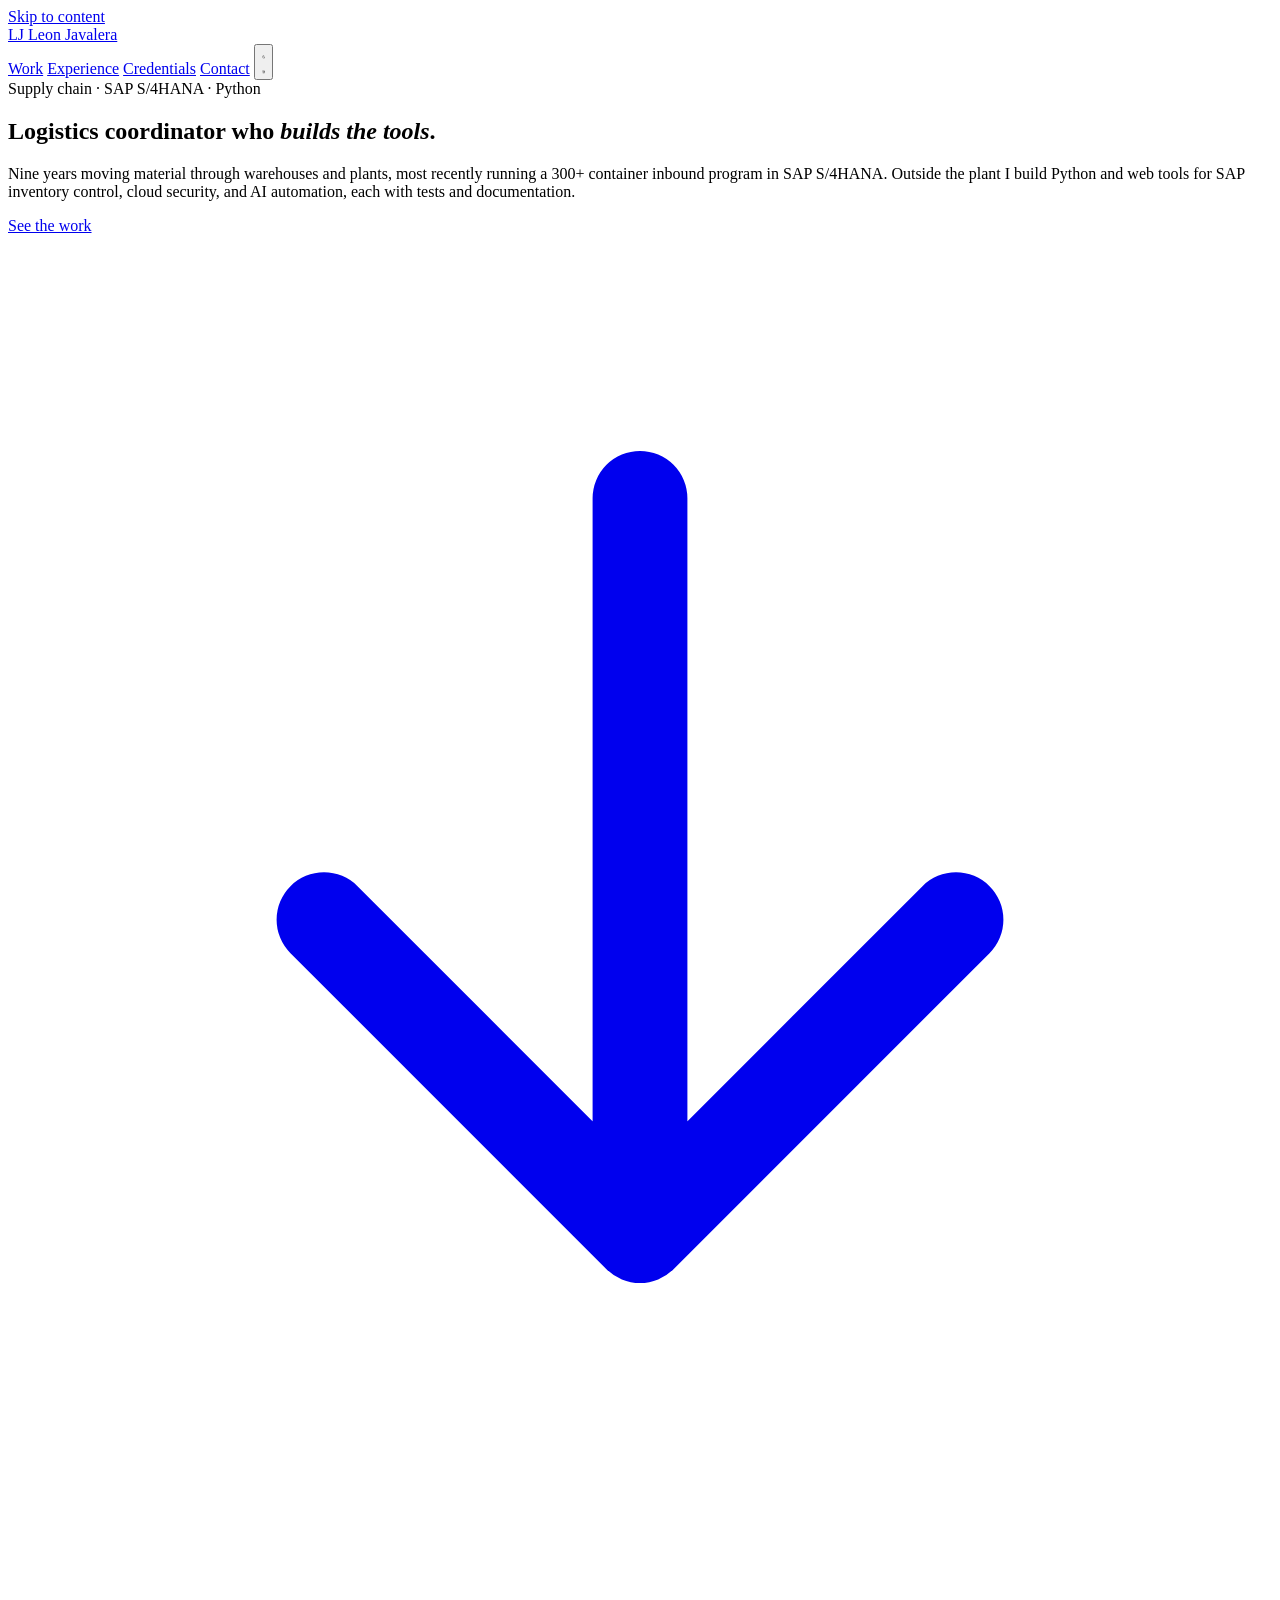
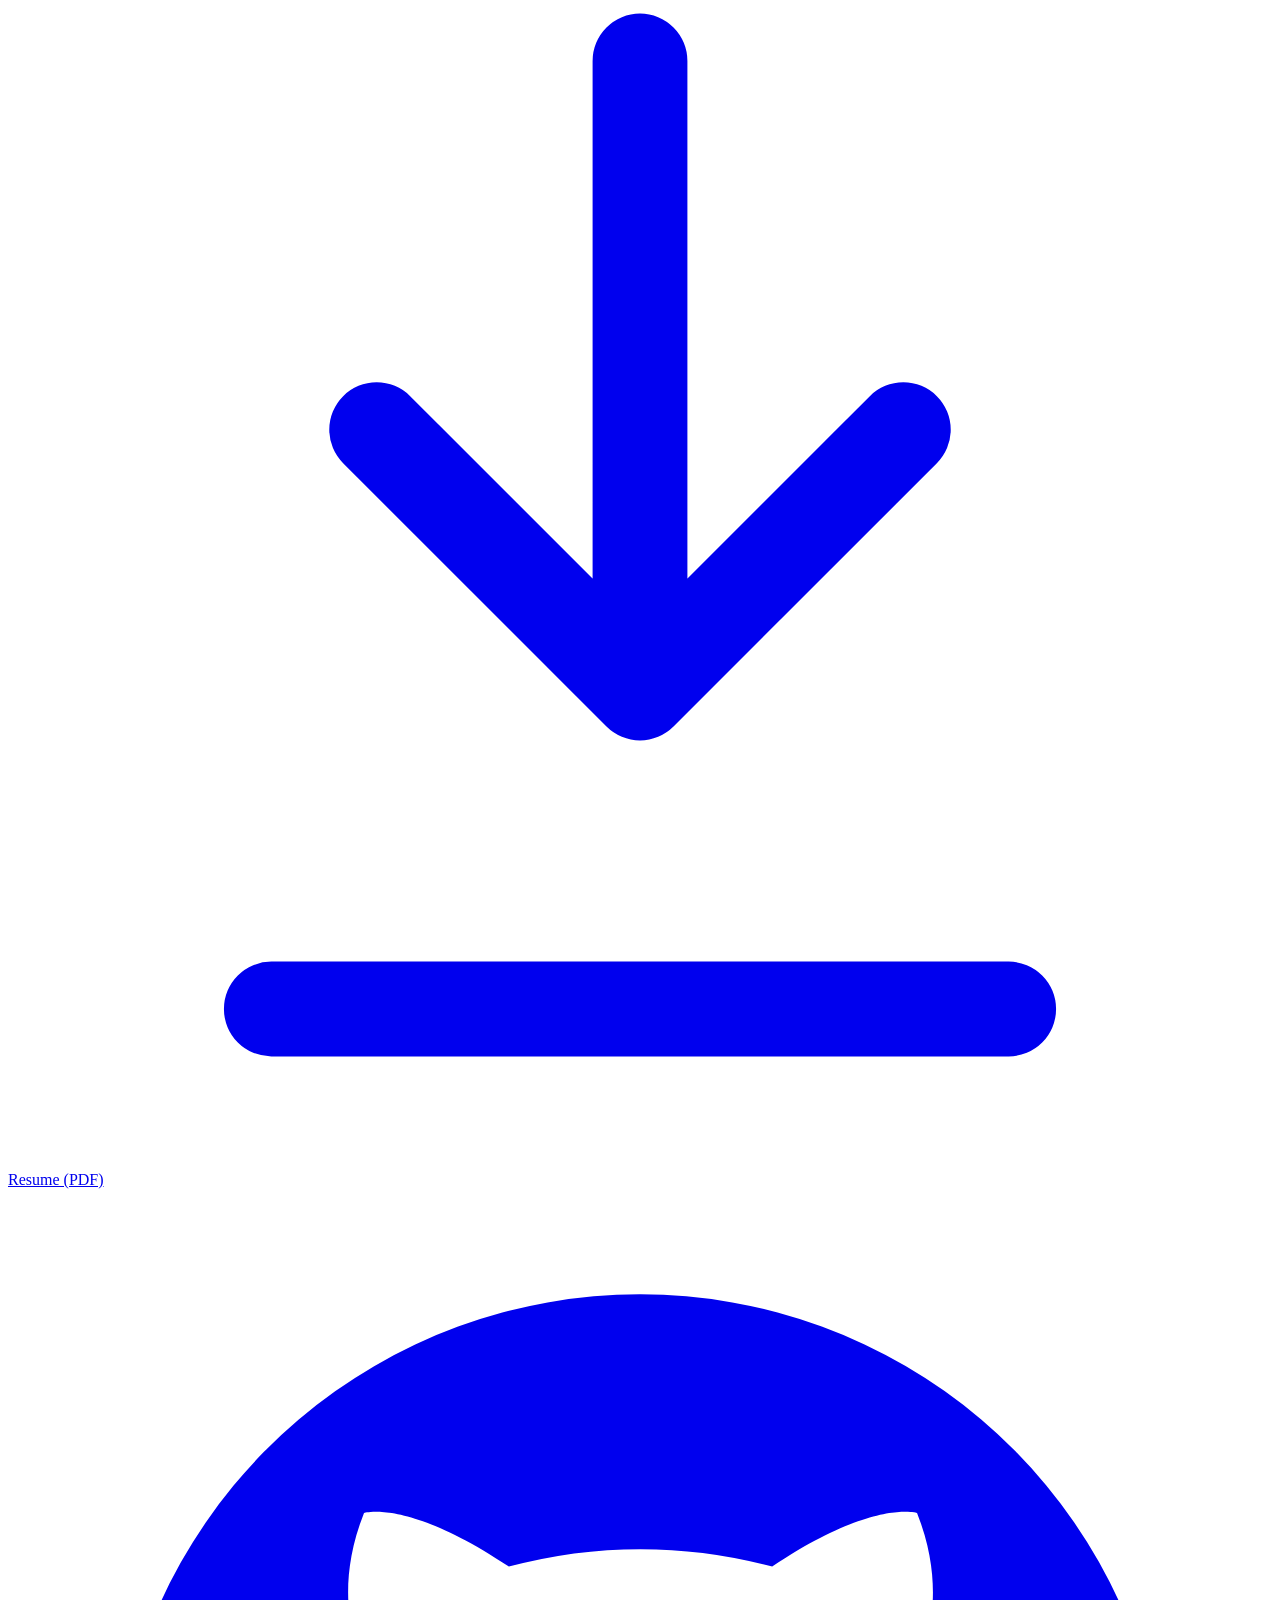
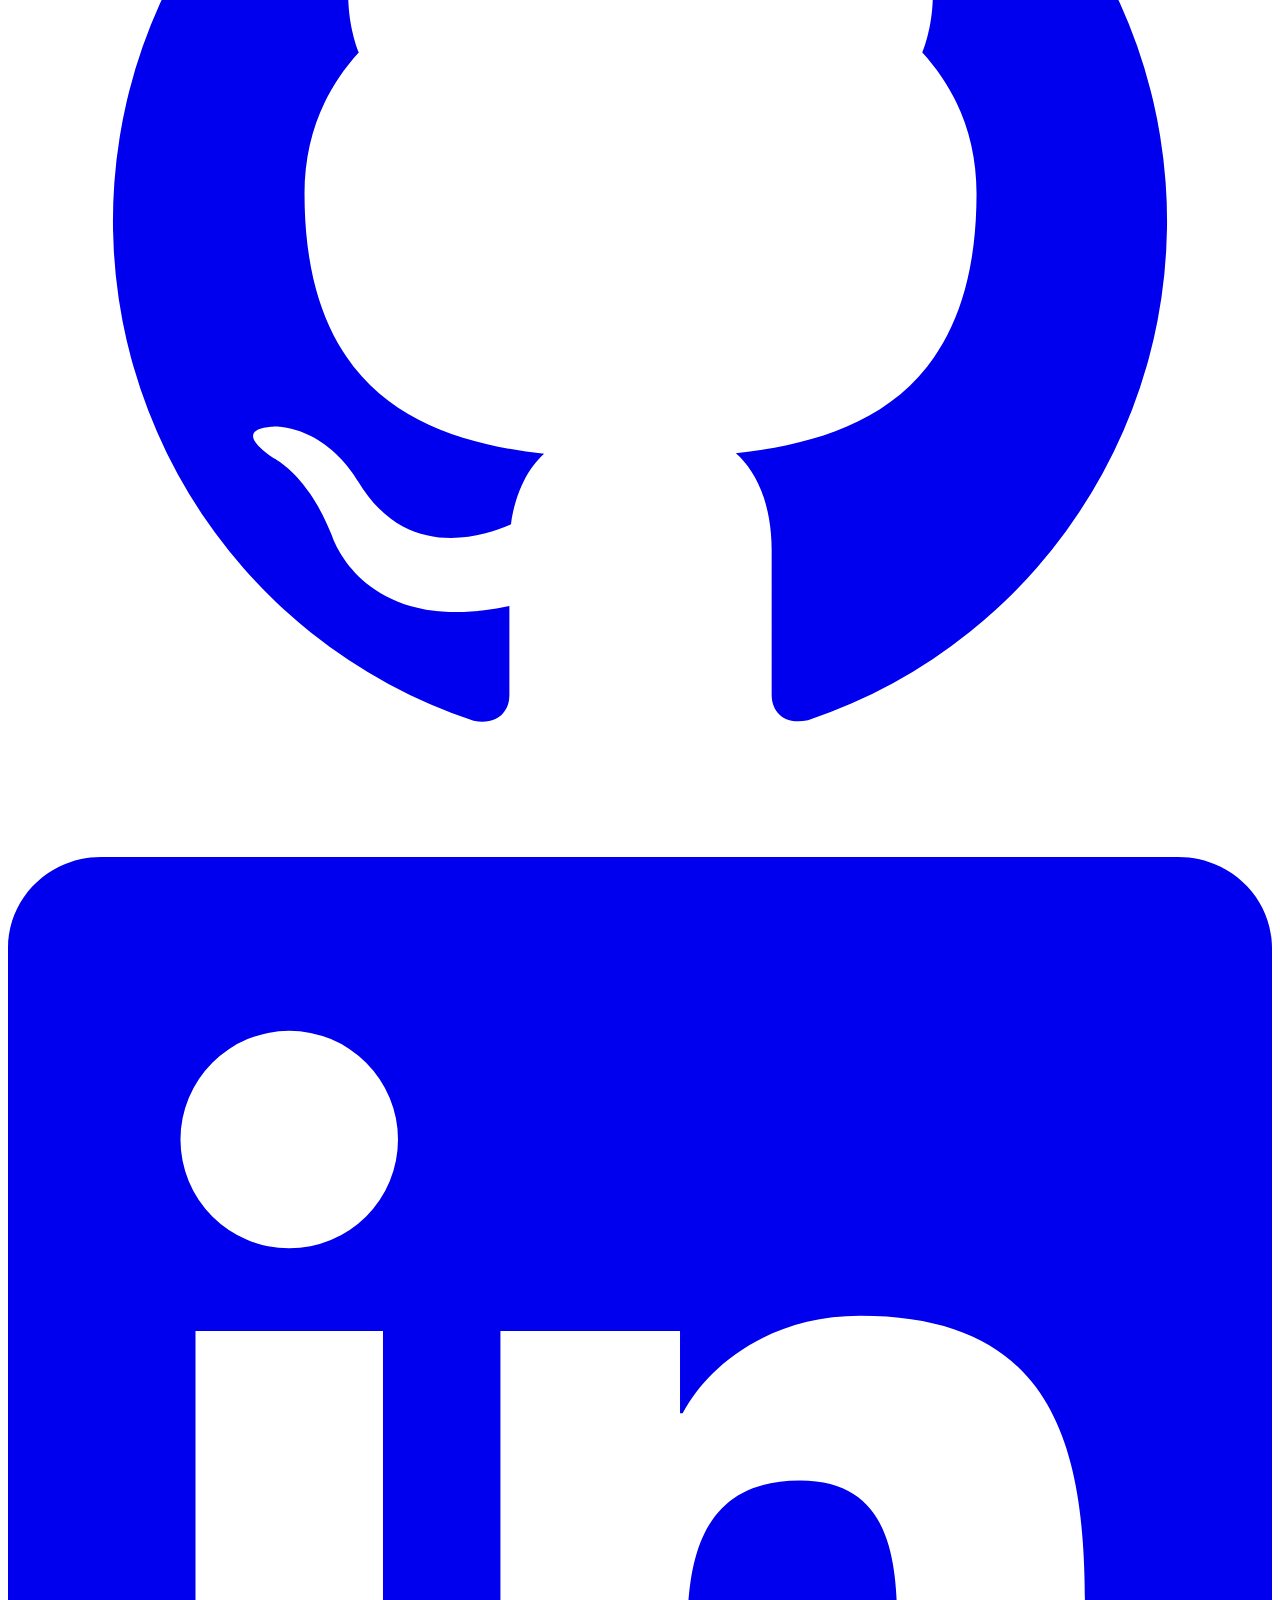
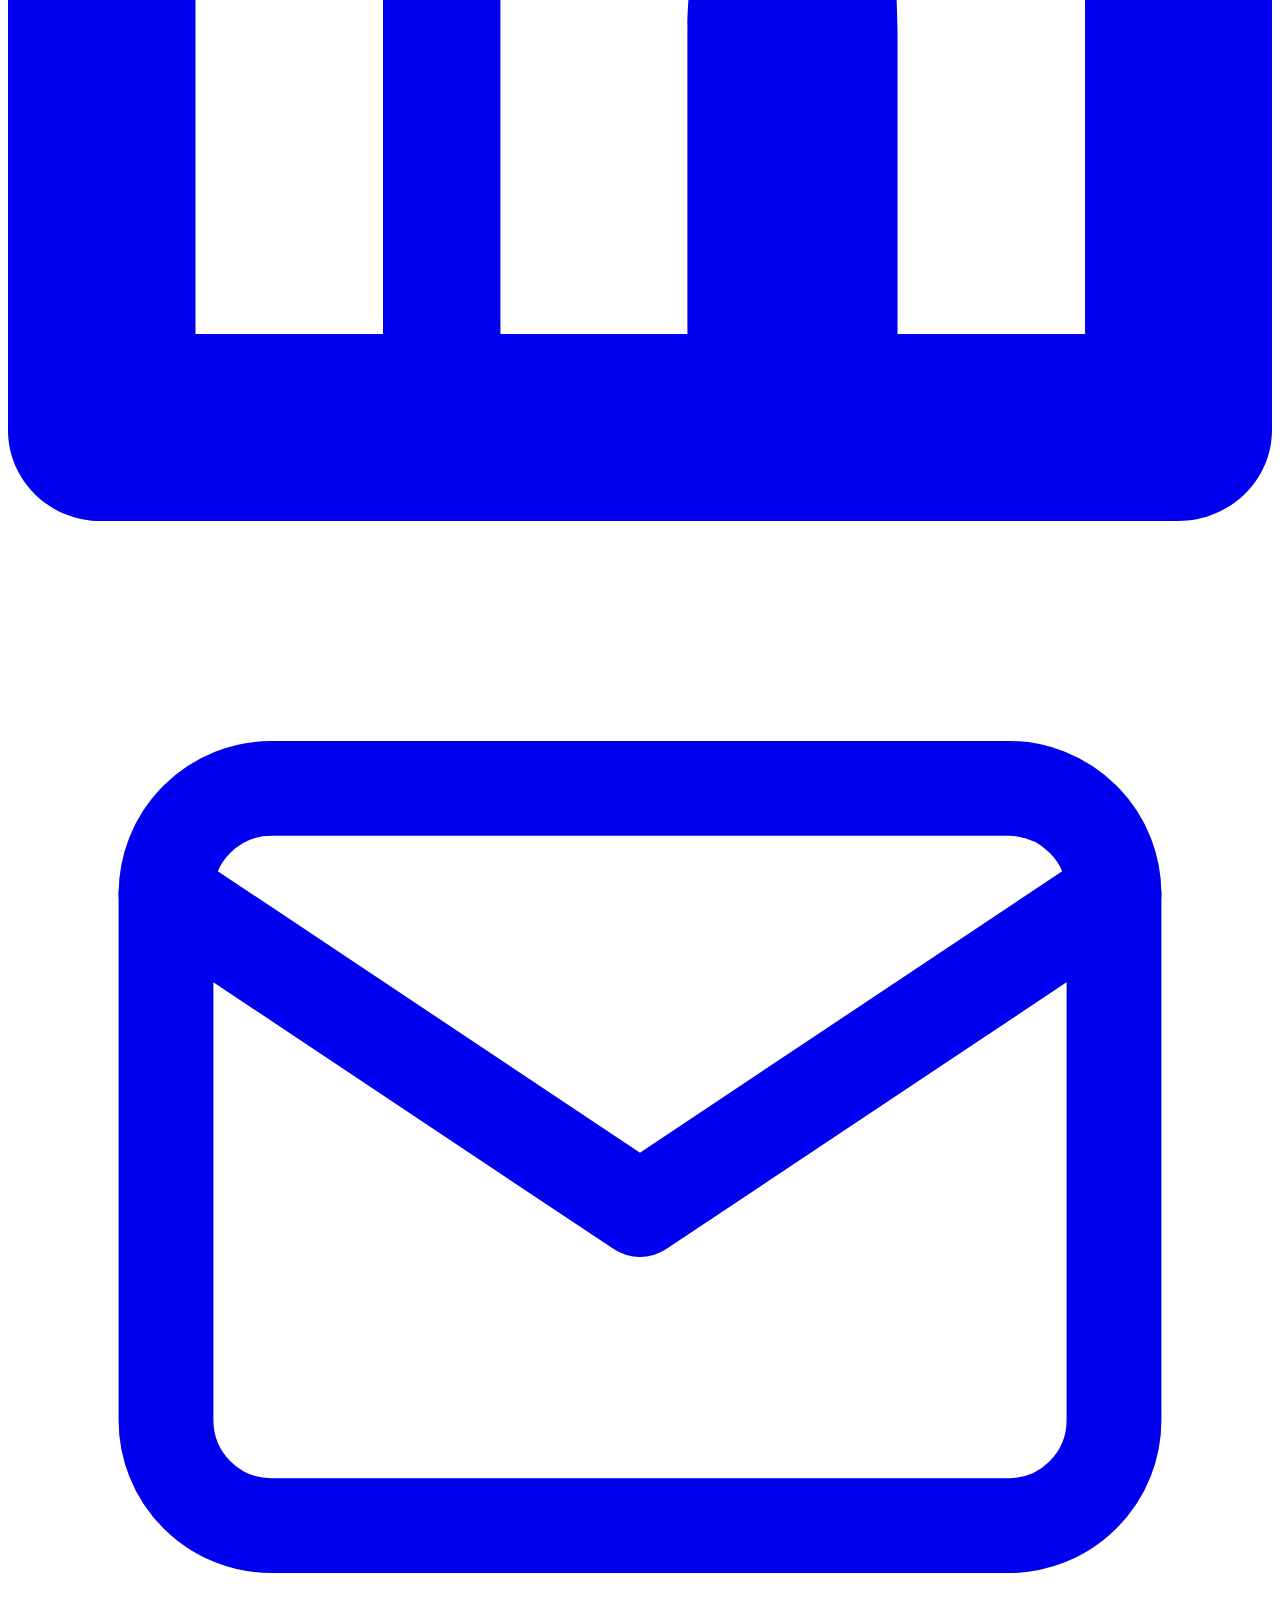
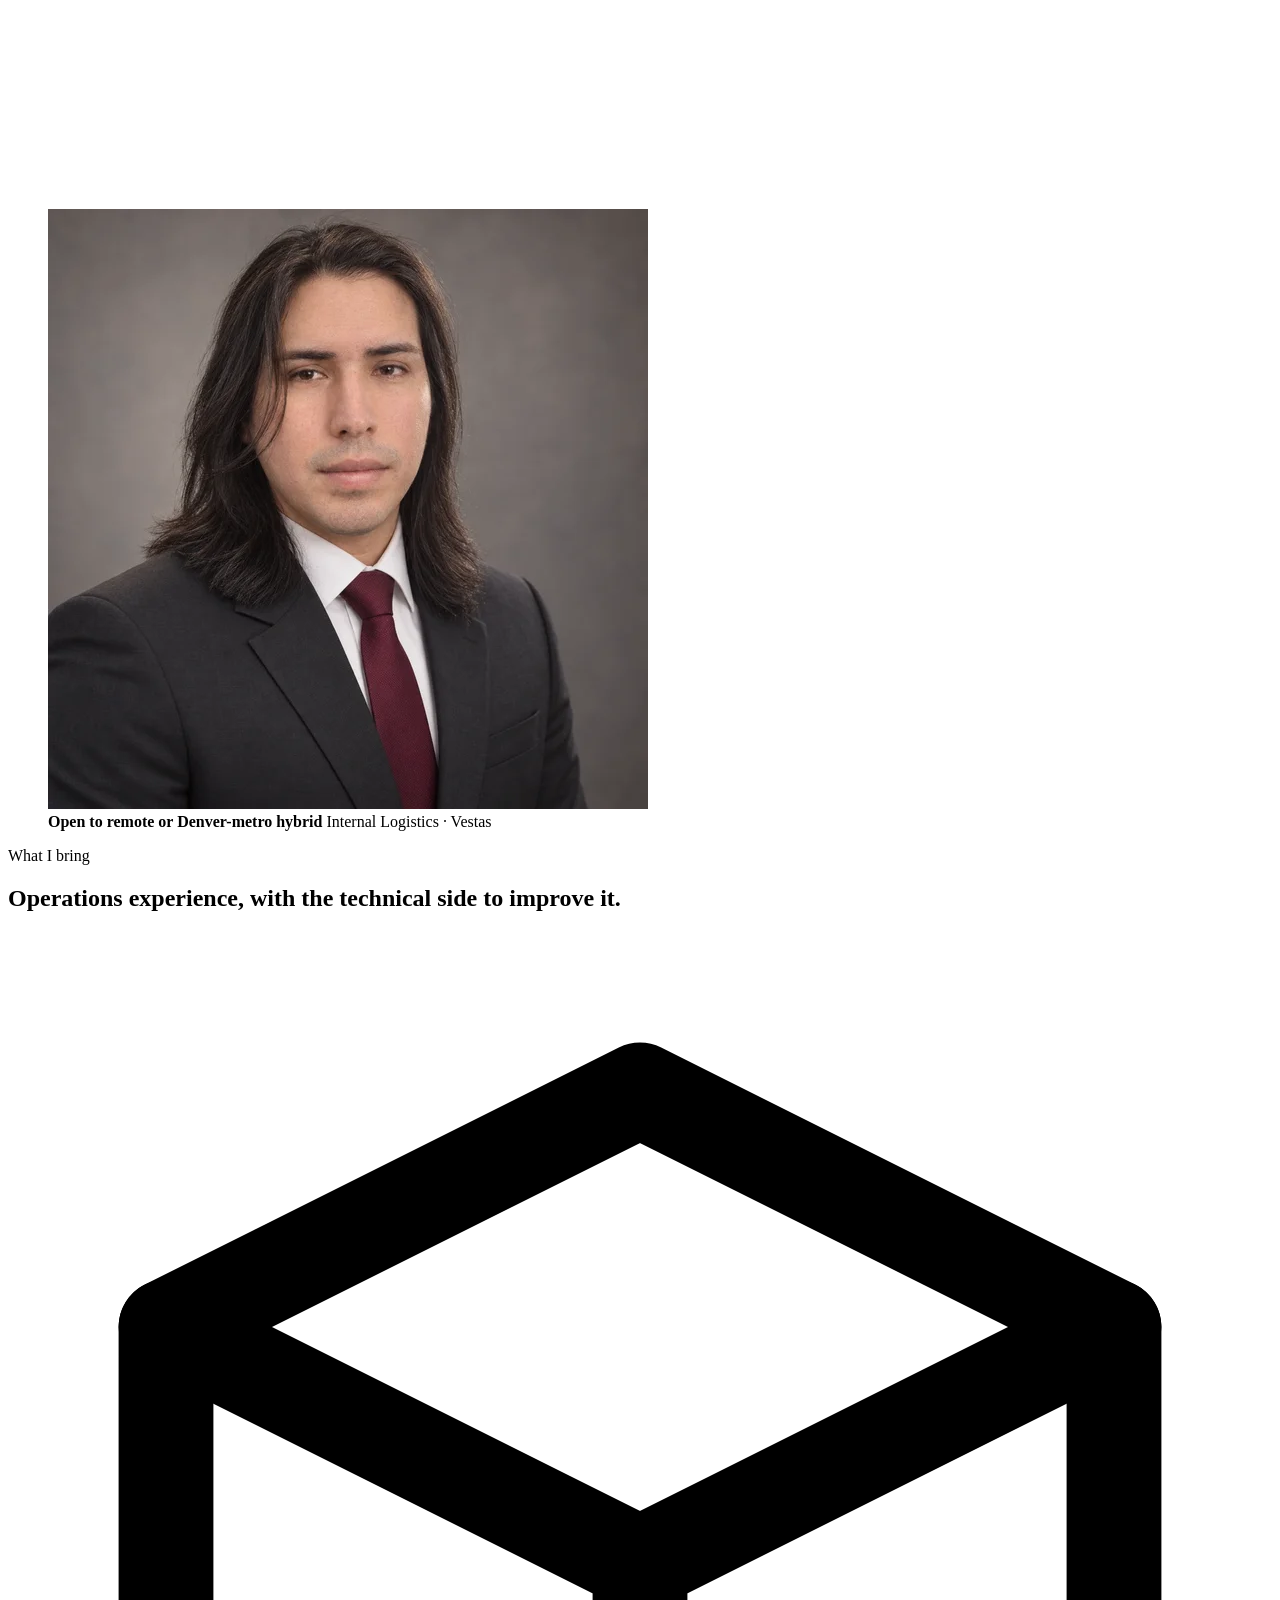
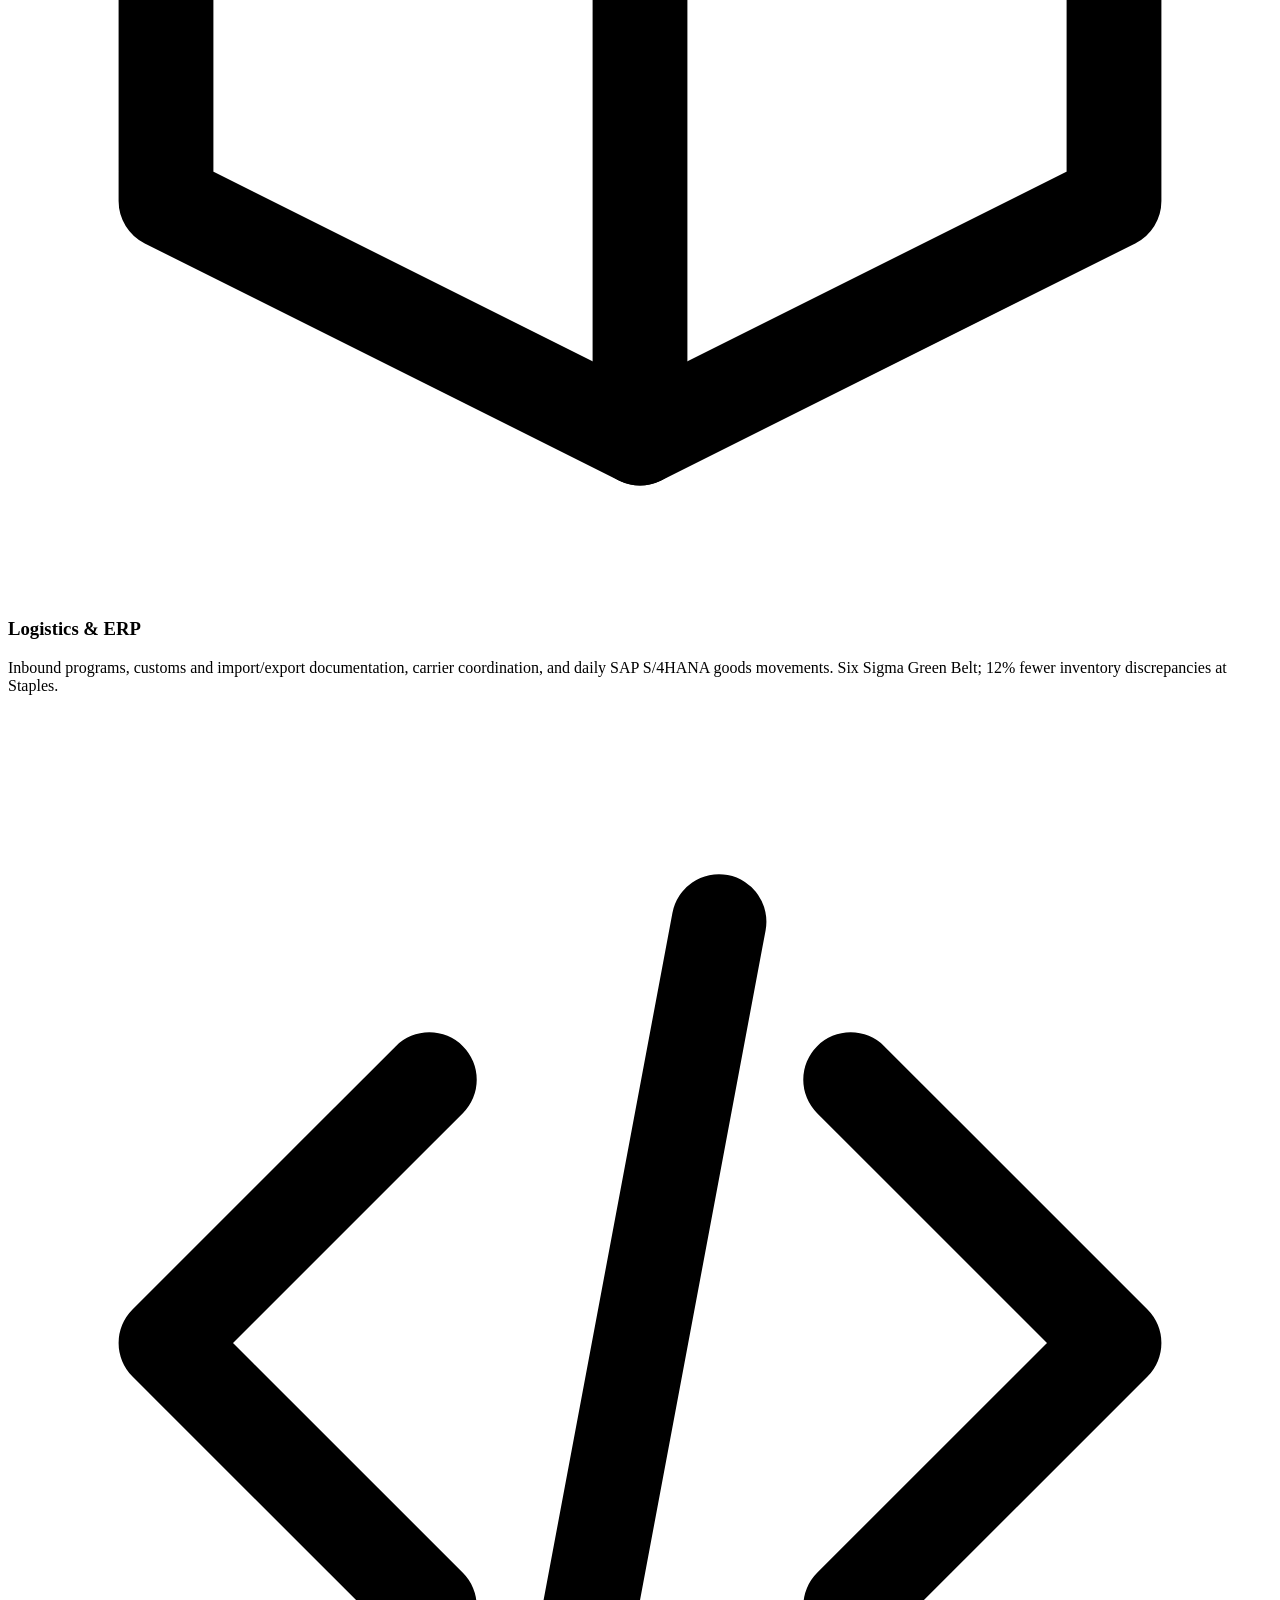
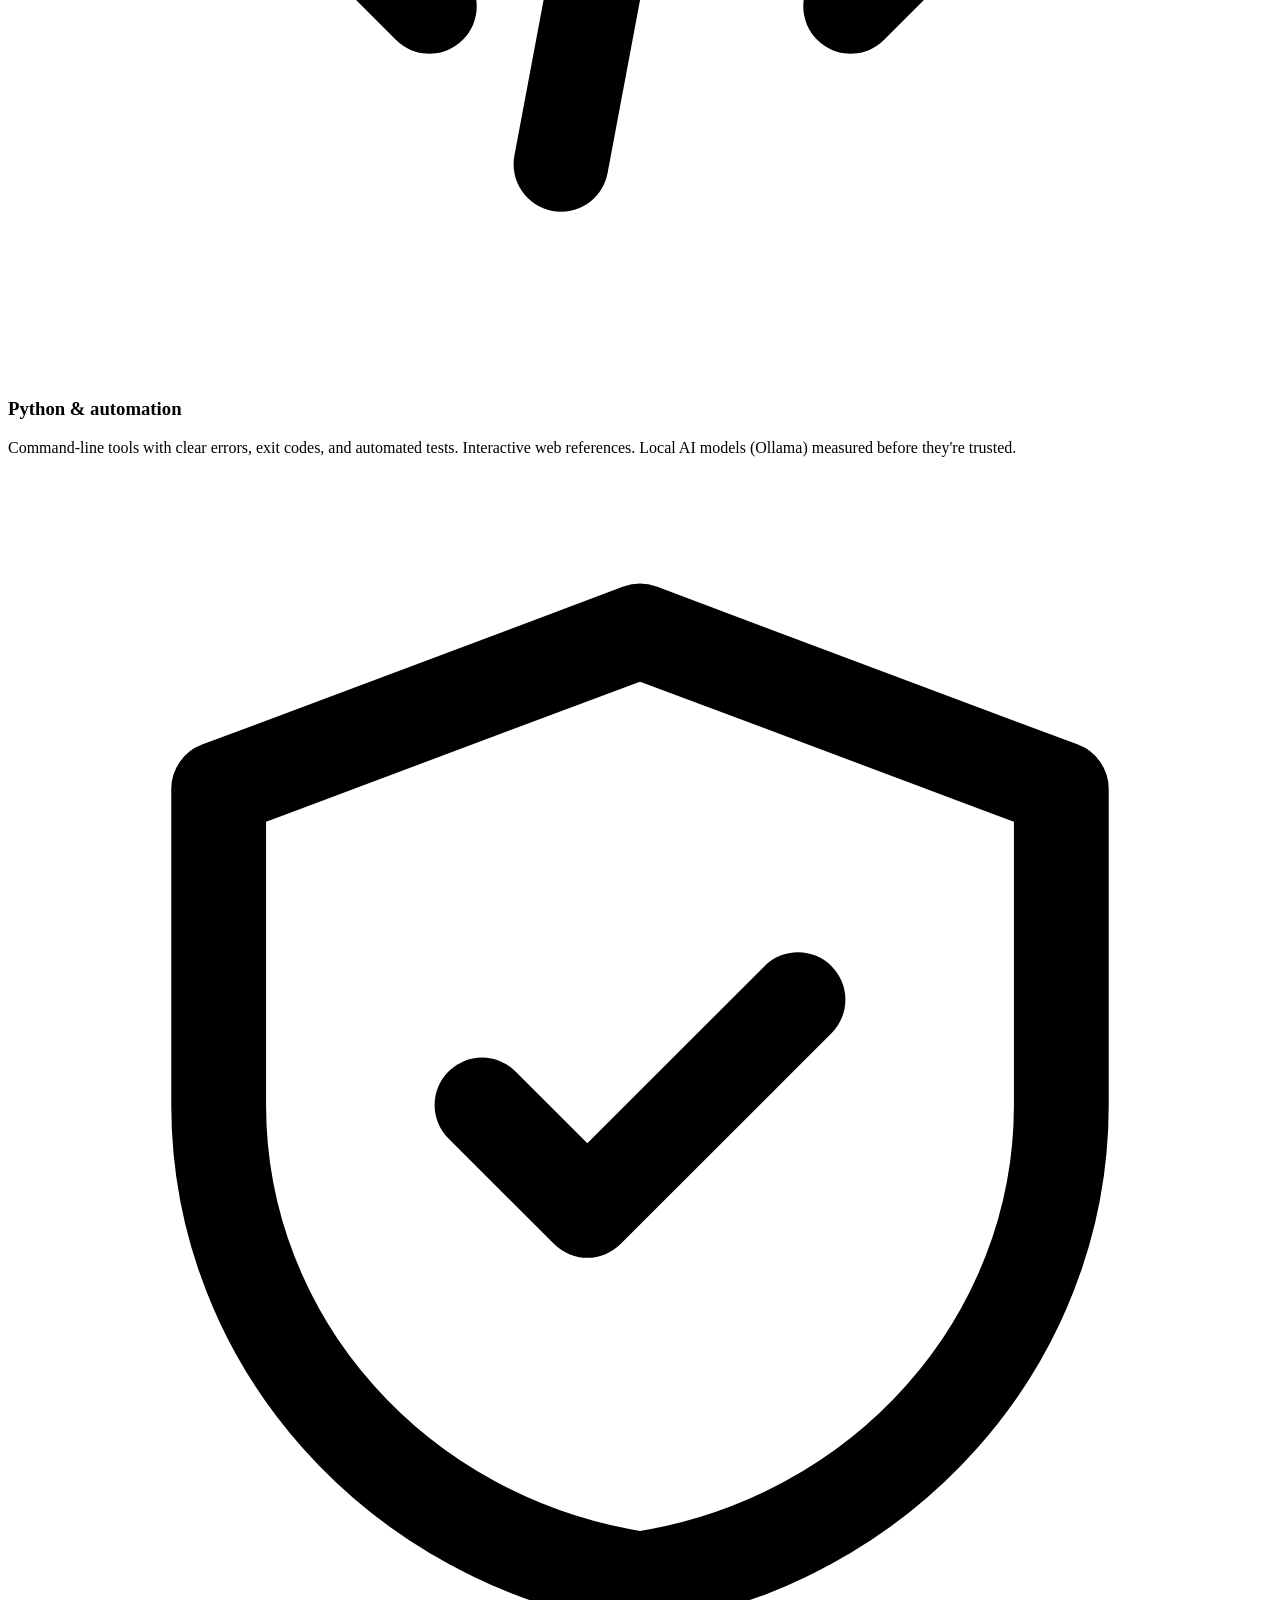
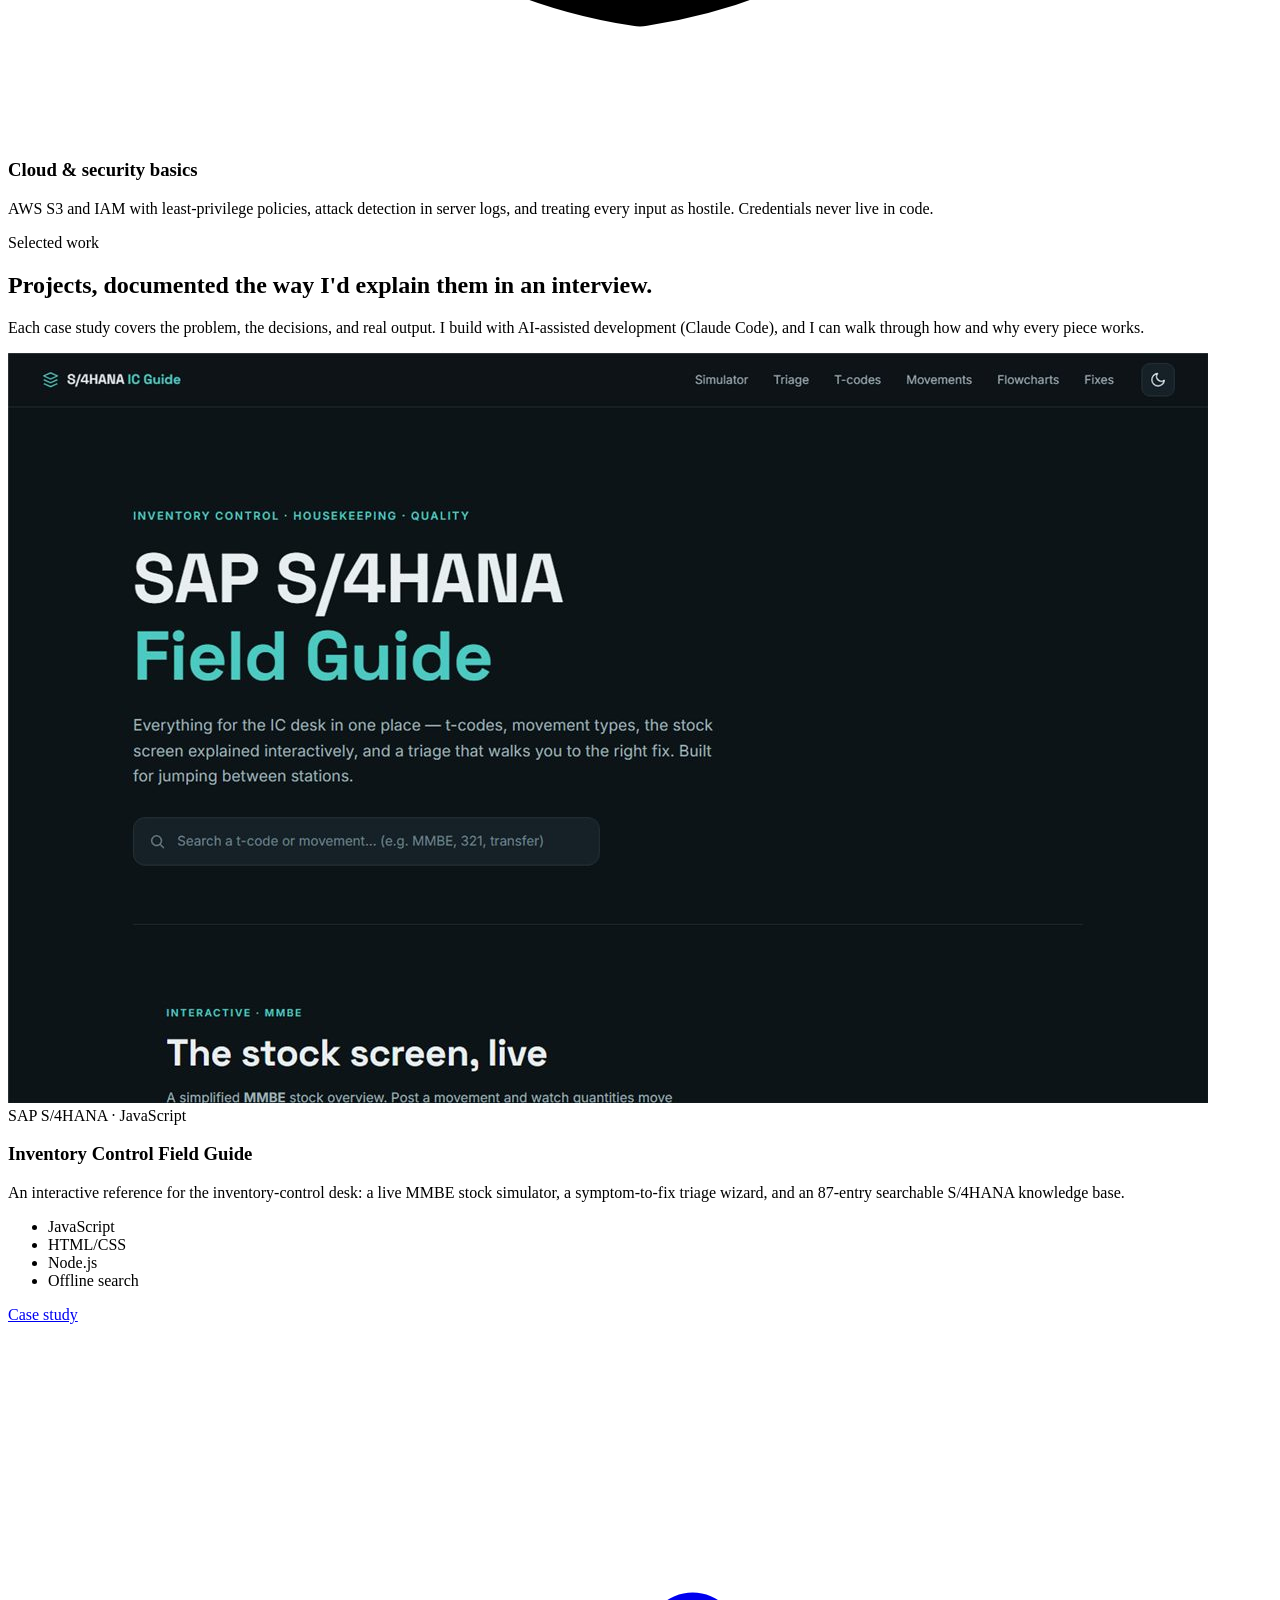
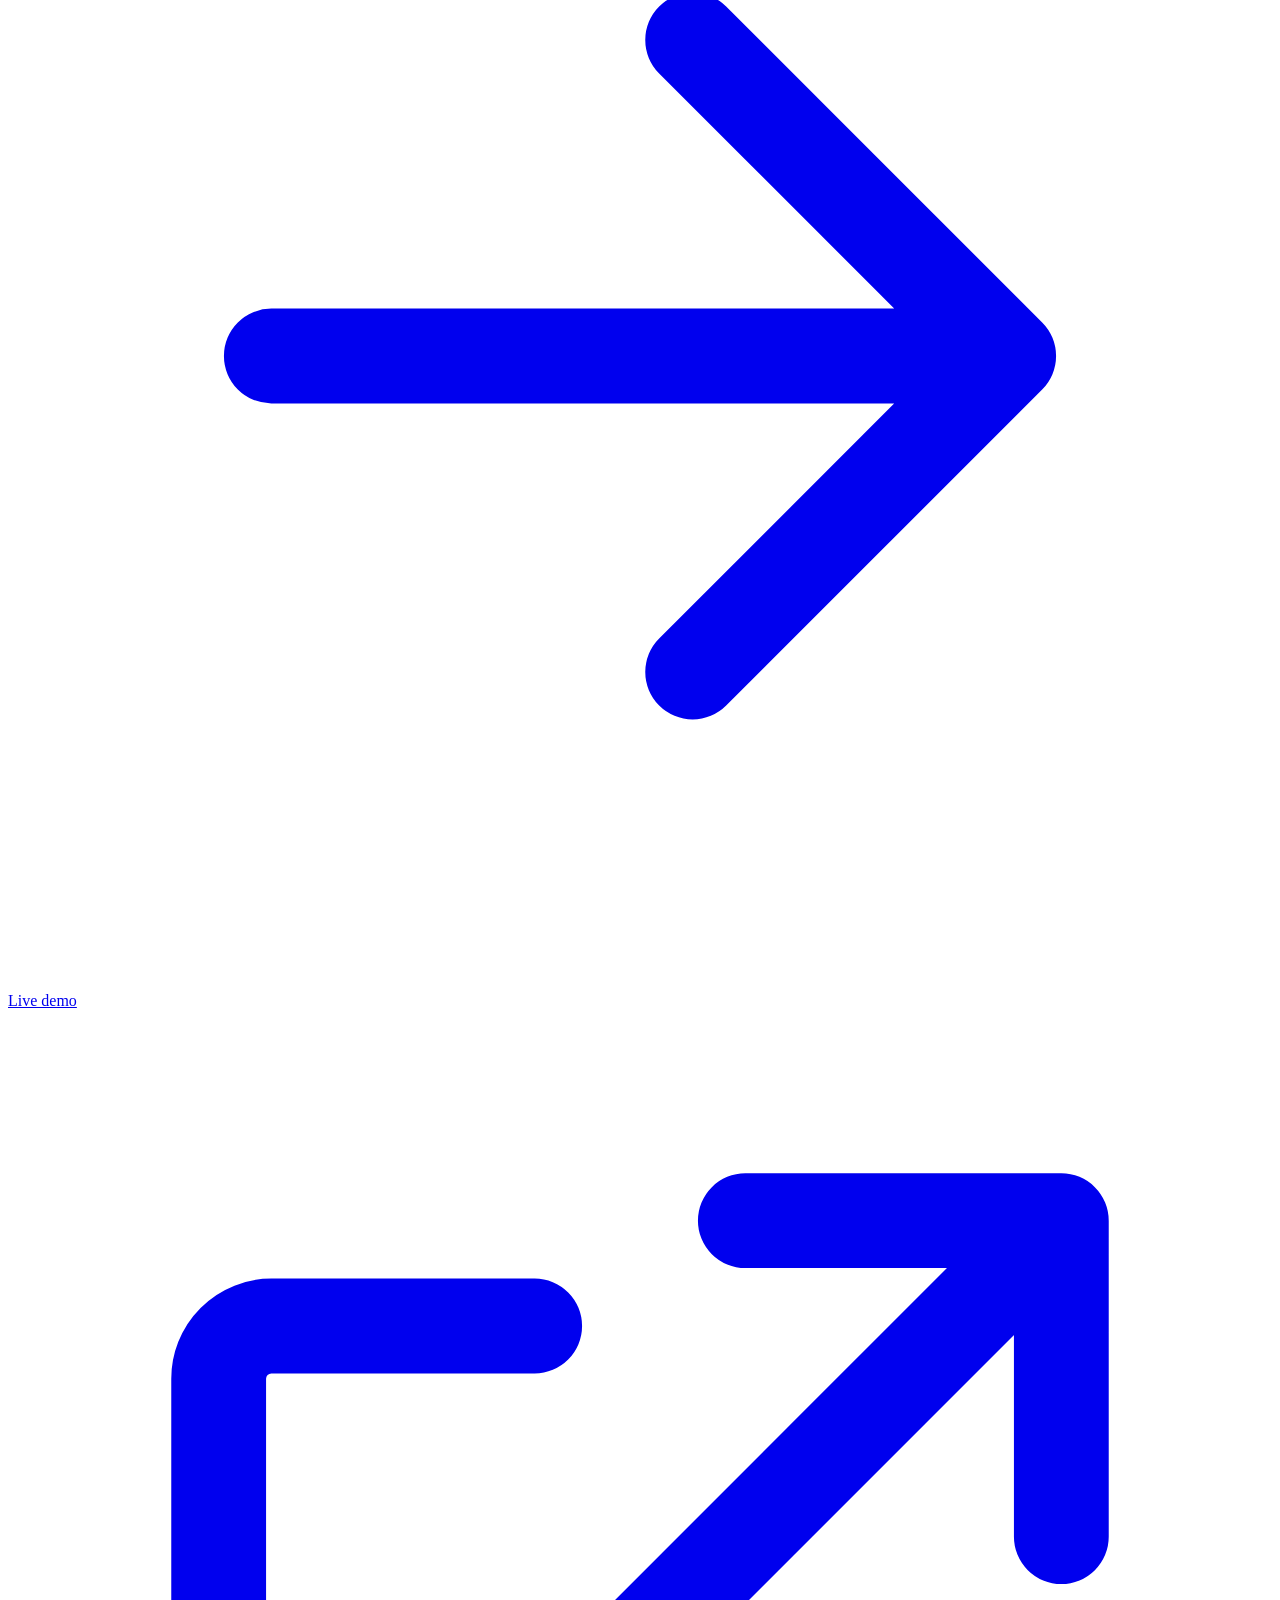
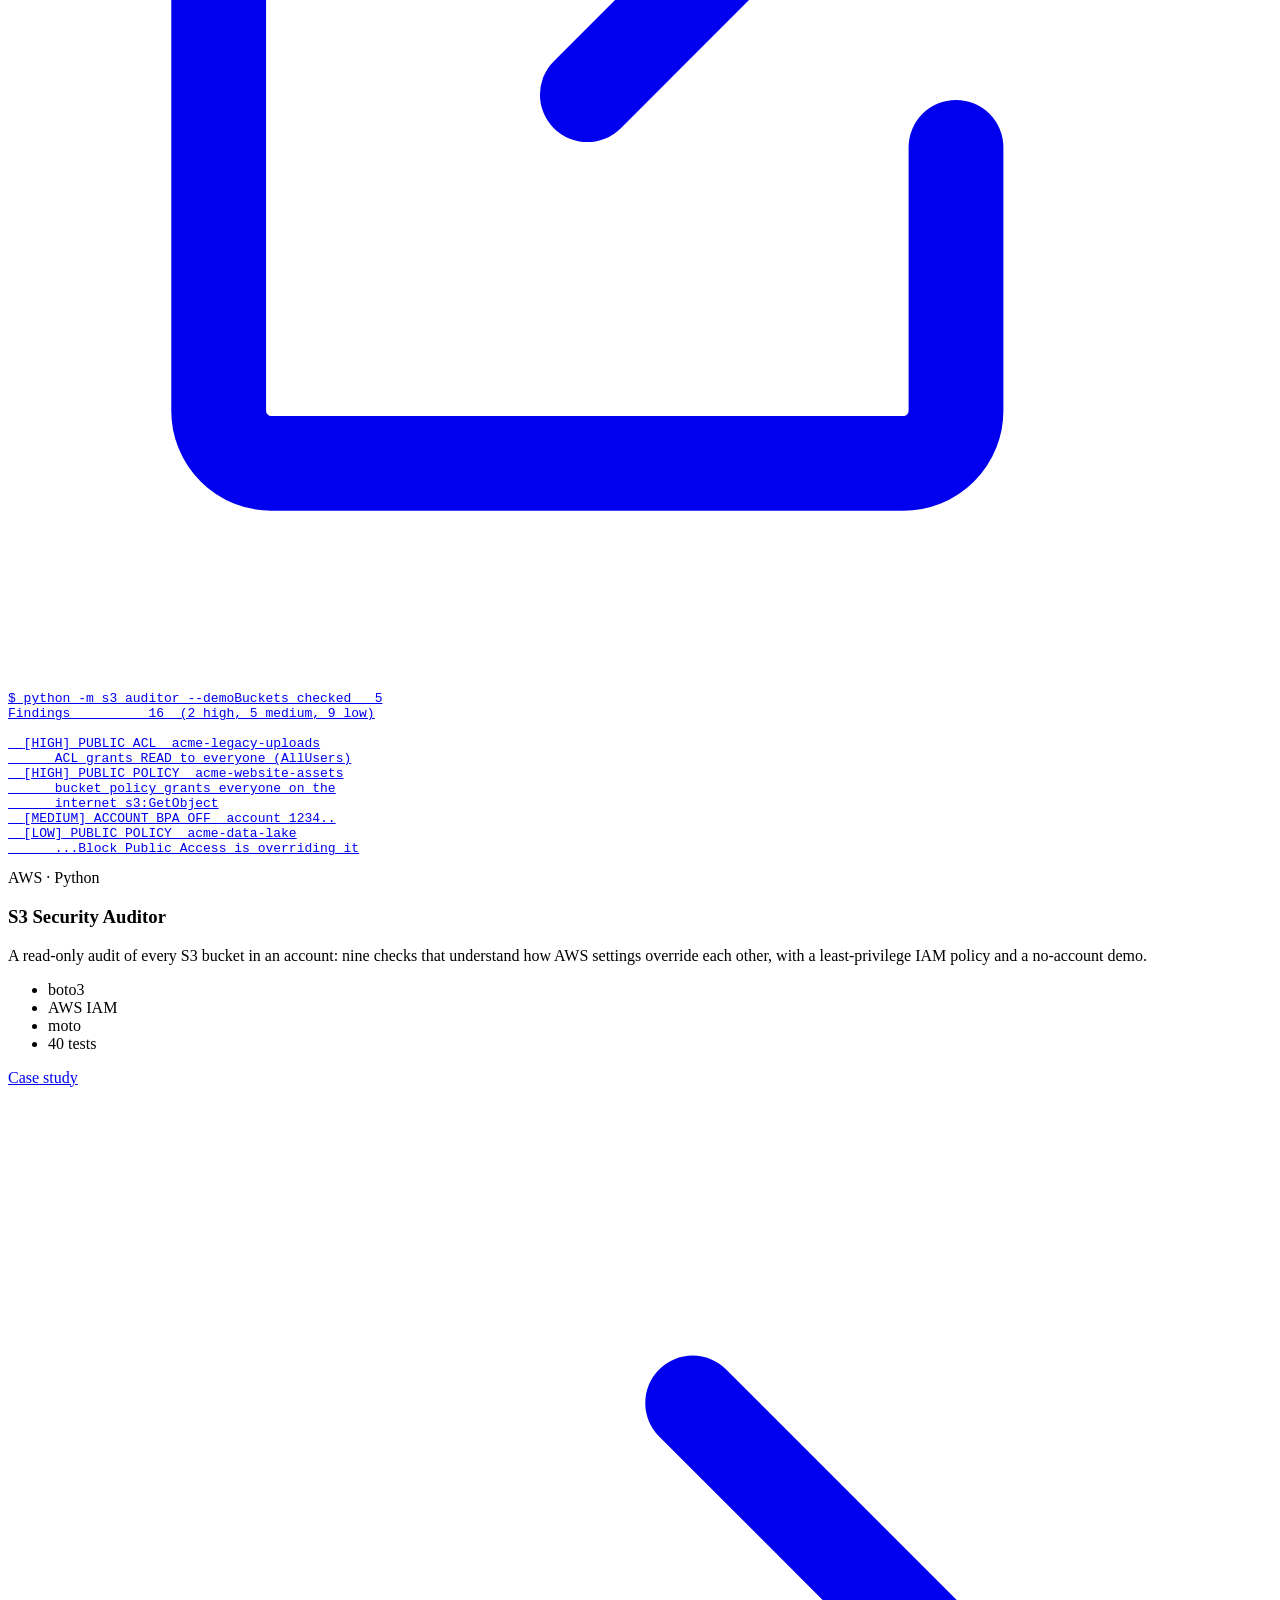
==== index.html @ c25539d8 "Add home page with headshot, experience, credentials, and resume Co-Authored-By: Claude Opus 5.5 <no" ====
<!doctype html>
<html lang="en" class="no-js">
<head>
  <meta charset="utf-8">
  <meta name="viewport" content="width=device-width, initial-scale=1">
  <title>Leon Javalera | Logistics & Software</title>
  <meta name="description" content="Leon Javalera: supply chain and logistics coordinator (SAP S/4HANA) who builds Python, cloud-security, and web tools. Projects, case studies, and resume.">
  <meta name="theme-color" content="#7a2433">
  <meta property="og:type" content="website">
  <meta property="og:title" content="Leon Javalera | Logistics & Software">
  <meta property="og:description" content="Supply chain coordinator in SAP S/4HANA who builds Python, cloud-security, and web tools.">
  <meta property="og:url" content="https://leonjavalera123-ctrl.github.io/">
  <meta property="og:image" content="https://leonjavalera123-ctrl.github.io/assets/img/headshot-600.jpg">
  <link rel="icon" href="assets/img/favicon.svg" type="image/svg+xml">
  <link rel="preconnect" href="https://fonts.googleapis.com">
  <link rel="preconnect" href="https://fonts.gstatic.com" crossorigin>
  <link rel="stylesheet" href="https://fonts.googleapis.com/css2?family=IBM+Plex+Mono:wght@400;500&family=IBM+Plex+Sans:wght@400;500;600&display=swap">
  <link rel="stylesheet" href="css/style.css">
  <script src="js/theme-init.js"></script>
</head>
<body>
  <a class="skip-link" href="#main">Skip to content</a>

  <header class="site-header">
    <div class="container">
      <a class="brand" href="#top" aria-label="Leon Javalera, home">
        <span class="monogram" aria-hidden="true">LJ</span>
        <span>Leon Javalera</span>
      </a>
      <nav class="nav" aria-label="Main">
        <a href="#work" class="nav-keep">Work</a>
        <a href="#experience">Experience</a>
        <a href="#credentials">Credentials</a>
        <a href="#contact">Contact</a>
        <button class="theme-toggle" type="button" aria-label="Switch theme">
          <svg class="icon icon-moon" viewBox="0 0 24 24" fill="none" stroke="currentColor" stroke-width="1.8" stroke-linecap="round" stroke-linejoin="round" aria-hidden="true"><path d="M21 12.8A9 9 0 1 1 11.2 3a7 7 0 0 0 9.8 9.8Z"/></svg>
          <svg class="icon icon-sun" viewBox="0 0 24 24" fill="none" stroke="currentColor" stroke-width="1.8" stroke-linecap="round" aria-hidden="true"><circle cx="12" cy="12" r="4"/><path d="M12 2v2M12 20v2M4.9 4.9l1.4 1.4M17.7 17.7l1.4 1.4M2 12h2M20 12h2M4.9 19.1l1.4-1.4M17.7 6.3l1.4-1.4"/></svg>
        </button>
      </nav>
    </div>
  </header>

  <main id="main">
    <!-- Hero -->
    <section class="hero" id="top">
      <div class="container hero-grid">
        <div>
          <span class="eyebrow reveal">Supply chain &middot; SAP S/4HANA &middot; Python</span>
          <h1 class="reveal reveal-delay-1">Logistics coordinator who <em>builds the tools</em>.</h1>
          <p class="hero-lede reveal reveal-delay-2">
            Nine years moving material through warehouses and plants, most recently running a 300+ container
            inbound program in SAP S/4HANA. Outside the plant I build Python and web tools for SAP inventory
            control, cloud security, and AI automation, each with tests and documentation.
          </p>
          <div class="hero-actions reveal reveal-delay-3">
            <a class="btn btn-primary" href="#work">
              See the work
              <svg class="icon" viewBox="0 0 24 24" fill="none" stroke="currentColor" stroke-width="1.8" stroke-linecap="round" stroke-linejoin="round" aria-hidden="true"><path d="M12 5v14M6 13l6 6 6-6"/></svg>
            </a>
            <a class="btn" href="assets/files/Leon-Javalera-Resume.pdf" download>
              <svg class="icon" viewBox="0 0 24 24" fill="none" stroke="currentColor" stroke-width="1.8" stroke-linecap="round" stroke-linejoin="round" aria-hidden="true"><path d="M12 3v12M7 10l5 5 5-5M5 21h14"/></svg>
              Resume (PDF)
            </a>
            <a class="icon-link" href="https://github.com/leonjavalera123-ctrl" aria-label="GitHub">
              <svg class="icon" viewBox="0 0 24 24" fill="currentColor" aria-hidden="true"><path d="M12 2a10 10 0 0 0-3.16 19.49c.5.09.68-.22.68-.48v-1.7c-2.78.6-3.37-1.34-3.37-1.34-.45-1.16-1.11-1.47-1.11-1.47-.91-.62.07-.6.07-.6 1 .07 1.53 1.03 1.53 1.03.9 1.52 2.34 1.08 2.91.83.09-.65.35-1.09.63-1.34-2.22-.25-4.55-1.11-4.55-4.94 0-1.09.39-1.98 1.03-2.68-.1-.25-.45-1.27.1-2.65 0 0 .84-.27 2.75 1.02a9.6 9.6 0 0 1 5 0c1.91-1.29 2.75-1.02 2.75-1.02.55 1.38.2 2.4.1 2.65.64.7 1.03 1.59 1.03 2.68 0 3.84-2.34 4.68-4.57 4.93.36.31.68.92.68 1.85v2.74c0 .27.18.58.69.48A10 10 0 0 0 12 2Z"/></svg>
            </a>
            <a class="icon-link" href="https://www.linkedin.com/in/leon-javalera-443679358" aria-label="LinkedIn">
              <svg class="icon" viewBox="0 0 24 24" fill="currentColor" aria-hidden="true"><path d="M20.45 20.45h-3.56v-5.57c0-1.33-.02-3.04-1.85-3.04-1.86 0-2.14 1.45-2.14 2.94v5.67H9.35V9h3.41v1.56h.05c.48-.9 1.64-1.85 3.37-1.85 3.6 0 4.27 2.37 4.27 5.46v6.28ZM5.34 7.43a2.06 2.06 0 1 1 0-4.13 2.06 2.06 0 0 1 0 4.13ZM7.12 20.45H3.56V9h3.56v11.45ZM22.22 0H1.77C.79 0 0 .77 0 1.73v20.54C0 23.23.79 24 1.77 24h20.45c.98 0 1.78-.77 1.78-1.73V1.73C24 .77 23.2 0 22.22 0Z"/></svg>
            </a>
            <a class="icon-link" href="mailto:leonjavalera123@gmail.com" aria-label="Email">
              <svg class="icon" viewBox="0 0 24 24" fill="none" stroke="currentColor" stroke-width="1.8" stroke-linecap="round" stroke-linejoin="round" aria-hidden="true"><rect x="3" y="5" width="18" height="14" rx="2"/><path d="m3 7 9 6 9-6"/></svg>
            </a>
          </div>
        </div>

        <figure class="portrait reveal reveal-delay-2">
          <picture>
            <source srcset="assets/img/headshot-600.webp" type="image/webp">
            <img src="assets/img/headshot-600.jpg" width="600" height="600" alt="Leon Javalera in a charcoal suit and burgundy tie">
          </picture>
          <figcaption>
            <strong class="status"><span class="status-dot" aria-hidden="true"></span>Open to remote or Denver-metro hybrid</strong>
            <span>Internal Logistics &middot; Vestas</span>
          </figcaption>
        </figure>
      </div>
    </section>

    <!-- What I bring -->
    <section class="section" aria-labelledby="bring-title">
      <div class="container">
        <div class="section-head reveal">
          <span class="eyebrow">What I bring</span>
          <h2 id="bring-title">Operations experience, with the technical side to improve it.</h2>
        </div>
        <div class="capabilities">
          <article class="capability reveal">
            <div class="cap-icon">
              <svg class="icon" viewBox="0 0 24 24" fill="none" stroke="currentColor" stroke-width="1.8" stroke-linecap="round" stroke-linejoin="round" aria-hidden="true"><path d="M3 7.5 12 3l9 4.5v9L12 21l-9-4.5v-9Z"/><path d="m3 7.5 9 4.5 9-4.5M12 12v9"/></svg>
            </div>
            <h3>Logistics &amp; ERP</h3>
            <p>Inbound programs, customs and import/export documentation, carrier coordination, and daily SAP S/4HANA goods movements. Six Sigma Green Belt; 12% fewer inventory discrepancies at Staples.</p>
          </article>
          <article class="capability reveal reveal-delay-1">
            <div class="cap-icon">
              <svg class="icon" viewBox="0 0 24 24" fill="none" stroke="currentColor" stroke-width="1.8" stroke-linecap="round" stroke-linejoin="round" aria-hidden="true"><path d="m8 7-5 5 5 5M16 7l5 5-5 5M13.5 4l-3 16"/></svg>
            </div>
            <h3>Python &amp; automation</h3>
            <p>Command-line tools with clear errors, exit codes, and automated tests. Interactive web references. Local AI models (Ollama) measured before they're trusted.</p>
          </article>
          <article class="capability reveal reveal-delay-2">
            <div class="cap-icon">
              <svg class="icon" viewBox="0 0 24 24" fill="none" stroke="currentColor" stroke-width="1.8" stroke-linecap="round" stroke-linejoin="round" aria-hidden="true"><path d="M12 3 4 6v6c0 4.5 3.4 8.3 8 9 4.6-.7 8-4.5 8-9V6l-8-3Z"/><path d="m9 12 2 2 4-4"/></svg>
            </div>
            <h3>Cloud &amp; security basics</h3>
            <p>AWS S3 and IAM with least-privilege policies, attack detection in server logs, and treating every input as hostile. Credentials never live in code.</p>
          </article>
        </div>
      </div>
    </section>

    <!-- Selected work -->
    <section class="section" id="work" aria-labelledby="work-title">
      <div class="container">
        <div class="section-head reveal">
          <span class="eyebrow">Selected work</span>
          <h2 id="work-title">Projects, documented the way I'd explain them in an interview.</h2>
          <p>Each case study covers the problem, the decisions, and real output. I build with AI-assisted development (Claude Code), and I can walk through how and why every piece works.</p>
        </div>

        <div class="projects">
          <article class="project-card reveal">
            <a class="project-media" href="projects/sap-field-guide.html" tabindex="-1" aria-hidden="true">
              <img src="assets/img/sap-guide.jpg" width="1200" height="750" alt="" loading="lazy">
            </a>
            <div class="project-body">
              <span class="project-kicker">SAP S/4HANA &middot; JavaScript</span>
              <h3>Inventory Control Field Guide</h3>
              <p>An interactive reference for the inventory-control desk: a live MMBE stock simulator, a symptom-to-fix triage wizard, and an 87-entry searchable S/4HANA knowledge base.</p>
              <ul class="tags"><li>JavaScript</li><li>HTML/CSS</li><li>Node.js</li><li>Offline search</li></ul>
              <div class="project-links">
                <a href="projects/sap-field-guide.html">Case study
                  <svg class="icon" viewBox="0 0 24 24" fill="none" stroke="currentColor" stroke-width="1.8" stroke-linecap="round" stroke-linejoin="round" aria-hidden="true"><path d="M5 12h14M13 6l6 6-6 6"/></svg></a>
                <a href="demos/sap-guide/">Live demo
                  <svg class="icon" viewBox="0 0 24 24" fill="none" stroke="currentColor" stroke-width="1.8" stroke-linecap="round" stroke-linejoin="round" aria-hidden="true"><path d="M14 4h6v6M20 4l-9 9M18 14v5a1 1 0 0 1-1 1H5a1 1 0 0 1-1-1V7a1 1 0 0 1 1-1h5"/></svg></a>
              </div>
            </div>
          </article>

          <article class="project-card reveal reveal-delay-1">
            <a class="project-media" href="projects/s3-security-auditor.html" tabindex="-1" aria-hidden="true">
              <pre class="terminal"><span class="term-bar">$ python -m s3_auditor --demo</span><code><span class="t-dim">Buckets checked   5</span>
<span class="t-dim">Findings          16  (2 high, 5 medium, 9 low)</span>

  <span class="t-high">[HIGH]</span> PUBLIC_ACL  acme-legacy-uploads
      ACL grants READ to everyone (AllUsers)
  <span class="t-high">[HIGH]</span> PUBLIC_POLICY  acme-website-assets
      bucket policy grants everyone on the
      internet s3:GetObject
  <span class="t-med">[MEDIUM]</span> ACCOUNT_BPA_OFF  account 1234..
  <span class="t-low">[LOW]</span> PUBLIC_POLICY  acme-data-lake
      ...Block Public Access is overriding it</code></pre>
            </a>
            <div class="project-body">
              <span class="project-kicker">AWS &middot; Python</span>
              <h3>S3 Security Auditor</h3>
              <p>A read-only audit of every S3 bucket in an account: nine checks that understand how AWS settings override each other, with a least-privilege IAM policy and a no-account demo.</p>
              <ul class="tags"><li>boto3</li><li>AWS IAM</li><li>moto</li><li>40 tests</li></ul>
              <div class="project-links">
                <a href="projects/s3-security-auditor.html">Case study
                  <svg class="icon" viewBox="0 0 24 24" fill="none" stroke="currentColor" stroke-width="1.8" stroke-linecap="round" stroke-linejoin="round" aria-hidden="true"><path d="M5 12h14M13 6l6 6-6 6"/></svg></a>
                <a href="https://github.com/leonjavalera123-ctrl/s3-security-auditor">Code
                  <svg class="icon" viewBox="0 0 24 24" fill="none" stroke="currentColor" stroke-width="1.8" stroke-linecap="round" stroke-linejoin="round" aria-hidden="true"><path d="M14 4h6v6M20 4l-9 9M18 14v5a1 1 0 0 1-1 1H5a1 1 0 0 1-1-1V7a1 1 0 0 1 1-1h5"/></svg></a>
              </div>
            </div>
          </article>

          <article class="project-card reveal">
            <a class="project-media" href="projects/ssh-log-analyzer.html" tabindex="-1" aria-hidden="true">
              <pre class="terminal"><span class="term-bar">$ python -m log_analyzer samples/auth.log</span><code><span class="t-dim">Login events        29  (25 failed, 4 successful)</span>
<span class="t-dim">Unique source IPs   4</span>

Findings (3)
  <span class="t-high">[HIGH]</span> SUCCESS_AFTER_FAIL  198.51.100.23
      logged in as 'deploy' (password)
      after 4 failed attempts
  <span class="t-med">[MEDIUM]</span> BRUTE_FORCE  203.0.113.45
      14 failed logins within 10 min
  <span class="t-med">[MEDIUM]</span> PASSWORD_SPRAY  192.0.2.88
      tried 6 different usernames</code></pre>
            </a>
            <div class="project-body">
              <span class="project-kicker">Security &middot; Python</span>
              <h3>SSH Log Analyzer</h3>
              <p>Reads Linux login logs and flags brute force, password spraying, and likely break-ins, with a parser that attacker-chosen usernames can't fool.</p>
              <ul class="tags"><li>Python stdlib</li><li>regex</li><li>pytest</li><li>30 tests</li></ul>
              <div class="project-links">
                <a href="projects/ssh-log-analyzer.html">Case study
                  <svg class="icon" viewBox="0 0 24 24" fill="none" stroke="currentColor" stroke-width="1.8" stroke-linecap="round" stroke-linejoin="round" aria-hidden="true"><path d="M5 12h14M13 6l6 6-6 6"/></svg></a>
                <a href="https://github.com/leonjavalera123-ctrl/ssh-log-analyzer">Code
                  <svg class="icon" viewBox="0 0 24 24" fill="none" stroke="currentColor" stroke-width="1.8" stroke-linecap="round" stroke-linejoin="round" aria-hidden="true"><path d="M14 4h6v6M20 4l-9 9M18 14v5a1 1 0 0 1-1 1H5a1 1 0 0 1-1-1V7a1 1 0 0 1 1-1h5"/></svg></a>
              </div>
            </div>
          </article>

          <article class="project-card reveal reveal-delay-1">
            <a class="project-media" href="projects/ai-email-triage.html" tabindex="-1" aria-hidden="true">
              <pre class="terminal"><span class="term-bar">the question, before any product</span><code>Can a small local model tell mail that
needs the owner from mail that doesn't,
well enough to trust?

<span class="t-dim">ingest   -> sample -> label -> agree</span>
<span class="t-dim">split    -> prefilter -> bake-off</span>

<span class="t-med">metric:</span> miss rate on what mattered
<span class="t-high">not:</span>    headline accuracy (~90% for a
        model that never escalates)</code></pre>
            </a>
            <div class="project-body">
              <span class="project-kicker">AI &middot; Python</span>
              <h3>AI Email Triage Toolkit</h3>
              <p>The measurement step before building an AI email assistant: local mail import, hand-labelling, a held-out test set, and a bake-off for local language models.</p>
              <ul class="tags"><li>Python</li><li>SQLite</li><li>Ollama</li><li>Evaluation</li></ul>
              <div class="project-links">
                <a href="projects/ai-email-triage.html">Case study
                  <svg class="icon" viewBox="0 0 24 24" fill="none" stroke="currentColor" stroke-width="1.8" stroke-linecap="round" stroke-linejoin="round" aria-hidden="true"><path d="M5 12h14M13 6l6 6-6 6"/></svg></a>
              </div>
            </div>
          </article>
        </div>

        <div class="list reveal">
          <div class="list-row">
            <h3>Stone vs Glass 3D Chess</h3>
            <p>A 3D chess game in the browser with a Stockfish AI, tournaments, and replays; also packaged as an Android app.</p>
            <span class="meta"><a href="https://spiffy-cuchufli-1f2a1d.netlify.app/">Play it</a></span>
          </div>
          <div class="list-row">
            <h3>Fleet Command</h3>
            <p>A terminal game that teaches Python and system architecture through 20 space-logistics missions, with code checked against real tests.</p>
            <span class="meta">Python &middot; stdlib</span>
          </div>
          <div class="list-row">
            <h3>Windows Security Audit</h3>
            <p>A read-only PowerShell posture check: Defender, firewall, accounts, encryption, and SMBv1, graded PASS / WARN / FAIL with plain-English reasons.</p>
            <span class="meta">PowerShell</span>
          </div>
          <div class="list-row">
            <h3>Notes REST API</h3>
            <p>A CRUD API with input validation and auto-generated docs, the foundation for an authentication project that's next.</p>
            <span class="meta">FastAPI &middot; SQLAlchemy</span>
          </div>
        </div>
      </div>
    </section>

    <!-- Experience -->
    <section class="section" id="experience" aria-labelledby="exp-title">
      <div class="container">
        <div class="section-head reveal">
          <span class="eyebrow">Experience</span>
          <h2 id="exp-title">Nine years on the floor and in the system.</h2>
        </div>
        <div class="timeline">
          <article class="role reveal">
            <span class="when">2024 &ndash; now</span>
            <div>
              <h3>Internal Logistics Member IIA</h3>
              <p class="where">Vestas &middot; Brighton, CO</p>
              <ul>
                <li>Run a 300+ container inbound program, keeping production lines supplied without excess stock.</li>
                <li>Coordinate global shipments: import/export documentation, customs, freight forwarders, and carriers including DHL, FedEx, and Maersk.</li>
                <li>Use SAP S/4HANA daily for sales and purchase orders and goods movements; keep inventory accurate through cycle counts and variance research.</li>
              </ul>
            </div>
          </article>
          <article class="role reveal">
            <span class="when">2022 &ndash; 2023</span>
            <div>
              <h3>Operations Supervisor</h3>
              <p class="where">Staples, Inc. &middot; Brighton, CO</p>
              <ul>
                <li>Managed inventory for a fulfillment center moving up to $500,000 in product a day.</li>
                <li>Cut inventory discrepancies by 12% and stock loss by 2% with improved tracking practices.</li>
                <li>Led a Break Pack operation of about 4,500 parcel picks a day and kept warehouse robotics running.</li>
              </ul>
            </div>
          </article>
          <article class="role reveal">
            <span class="when">2015 &ndash; 2022</span>
            <div>
              <h3>Warehouse, manufacturing &amp; distribution</h3>
              <p class="where">Checkers Safety Group &middot; Amazon &middot; Rasco Janitorial Supply &middot; Diamond Shamrock</p>
              <ul>
                <li>Quality assurance, inventory intake, receiving, delivery routing, and team-lead roles across manufacturing and distribution.</li>
              </ul>
            </div>
          </article>
        </div>
      </div>
    </section>

    <!-- Credentials -->
    <section class="section" id="credentials" aria-labelledby="cred-title">
      <div class="container">
        <div class="section-head reveal">
          <span class="eyebrow">Credentials &amp; learning</span>
          <h2 id="cred-title">Certified in process. Building toward systems.</h2>
          <p>This list grows as courses and certifications finish.</p>
        </div>
        <div class="creds reveal">
          <div class="cred">
            <div><h3>SAP Certified Associate: Sourcing &amp; Procurement</h3><p>C_TS452</p></div>
            <span class="pill pill-progress"><span class="pill-dot" aria-hidden="true"></span>In progress</span>
          </div>
          <div class="cred">
            <div><h3>Claude Code: Software Engineering with Generative AI</h3><p>Coursera</p></div>
            <span class="pill pill-progress"><span class="pill-dot" aria-hidden="true"></span>In progress</span>
          </div>
          <div class="cred">
            <div><h3>Craft Precise Prompts for AI Models</h3><p>IBM SkillsBuild &middot; <a href="https://www.credly.com/go/2viZcVpi">Verify on Credly</a></p></div>
            <span class="pill pill-done"><span class="pill-dot" aria-hidden="true"></span>2026</span>
          </div>
          <div class="cred">
            <div><h3>Six Sigma Green Belt</h3><p>DMAIC, root cause analysis, control plans</p></div>
            <span class="pill pill-done"><span class="pill-dot" aria-hidden="true"></span>Earned</span>
          </div>
          <div class="cred">
            <div><h3>TWI (Training Within Industry)</h3><p>Vestas &middot; 40+ hours</p></div>
            <span class="pill pill-done"><span class="pill-dot" aria-hidden="true"></span>Earned</span>
          </div>
          <div class="cred">
            <div><h3>Kaizen / Continuous Improvement</h3><p>Rapid improvement events</p></div>
            <span class="pill pill-done"><span class="pill-dot" aria-hidden="true"></span>Earned</span>
          </div>
          <div class="cred">
            <div><h3>ILeads Leadership Development</h3><p>Staples &middot; six-month program</p></div>
            <span class="pill pill-done"><span class="pill-dot" aria-hidden="true"></span>Earned</span>
          </div>
          <div class="cred">
            <div><h3>SAP S/4HANA Training</h3><p>Vestas &middot; goods movements, inventory</p></div>
            <span class="pill pill-done"><span class="pill-dot" aria-hidden="true"></span>Earned</span>
          </div>
        </div>
      </div>
    </section>

    <!-- Contact -->
    <section class="section" id="contact" aria-labelledby="contact-title">
      <div class="container contact reveal">
        <div>
          <h2 id="contact-title">Let&rsquo;s talk.</h2>
          <p>Open to remote or Denver-metro hybrid roles in supply chain systems, logistics coordination, inventory control, and ERP support.</p>
        </div>
        <div class="contact-actions">
          <a class="btn btn-primary" href="mailto:leonjavalera123@gmail.com">
            <svg class="icon" viewBox="0 0 24 24" fill="none" stroke="currentColor" stroke-width="1.8" stroke-linecap="round" stroke-linejoin="round" aria-hidden="true"><rect x="3" y="5" width="18" height="14" rx="2"/><path d="m3 7 9 6 9-6"/></svg>
            Email me
          </a>
          <a class="btn" href="https://www.linkedin.com/in/leon-javalera-443679358">LinkedIn</a>
          <a class="btn" href="assets/files/Leon-Javalera-Resume.pdf" download>Resume (PDF)</a>
        </div>
      </div>
    </section>
  </main>

  <footer class="site-footer">
    <div class="container">
      <p>&copy; <span data-year>2026</span> Leon Javalera</p>
      <p>Hand-built with HTML, CSS, and a little JavaScript. Hosted on GitHub Pages.</p>
    </div>
  </footer>

  <script src="js/main.js"></script>
</body>
</html>
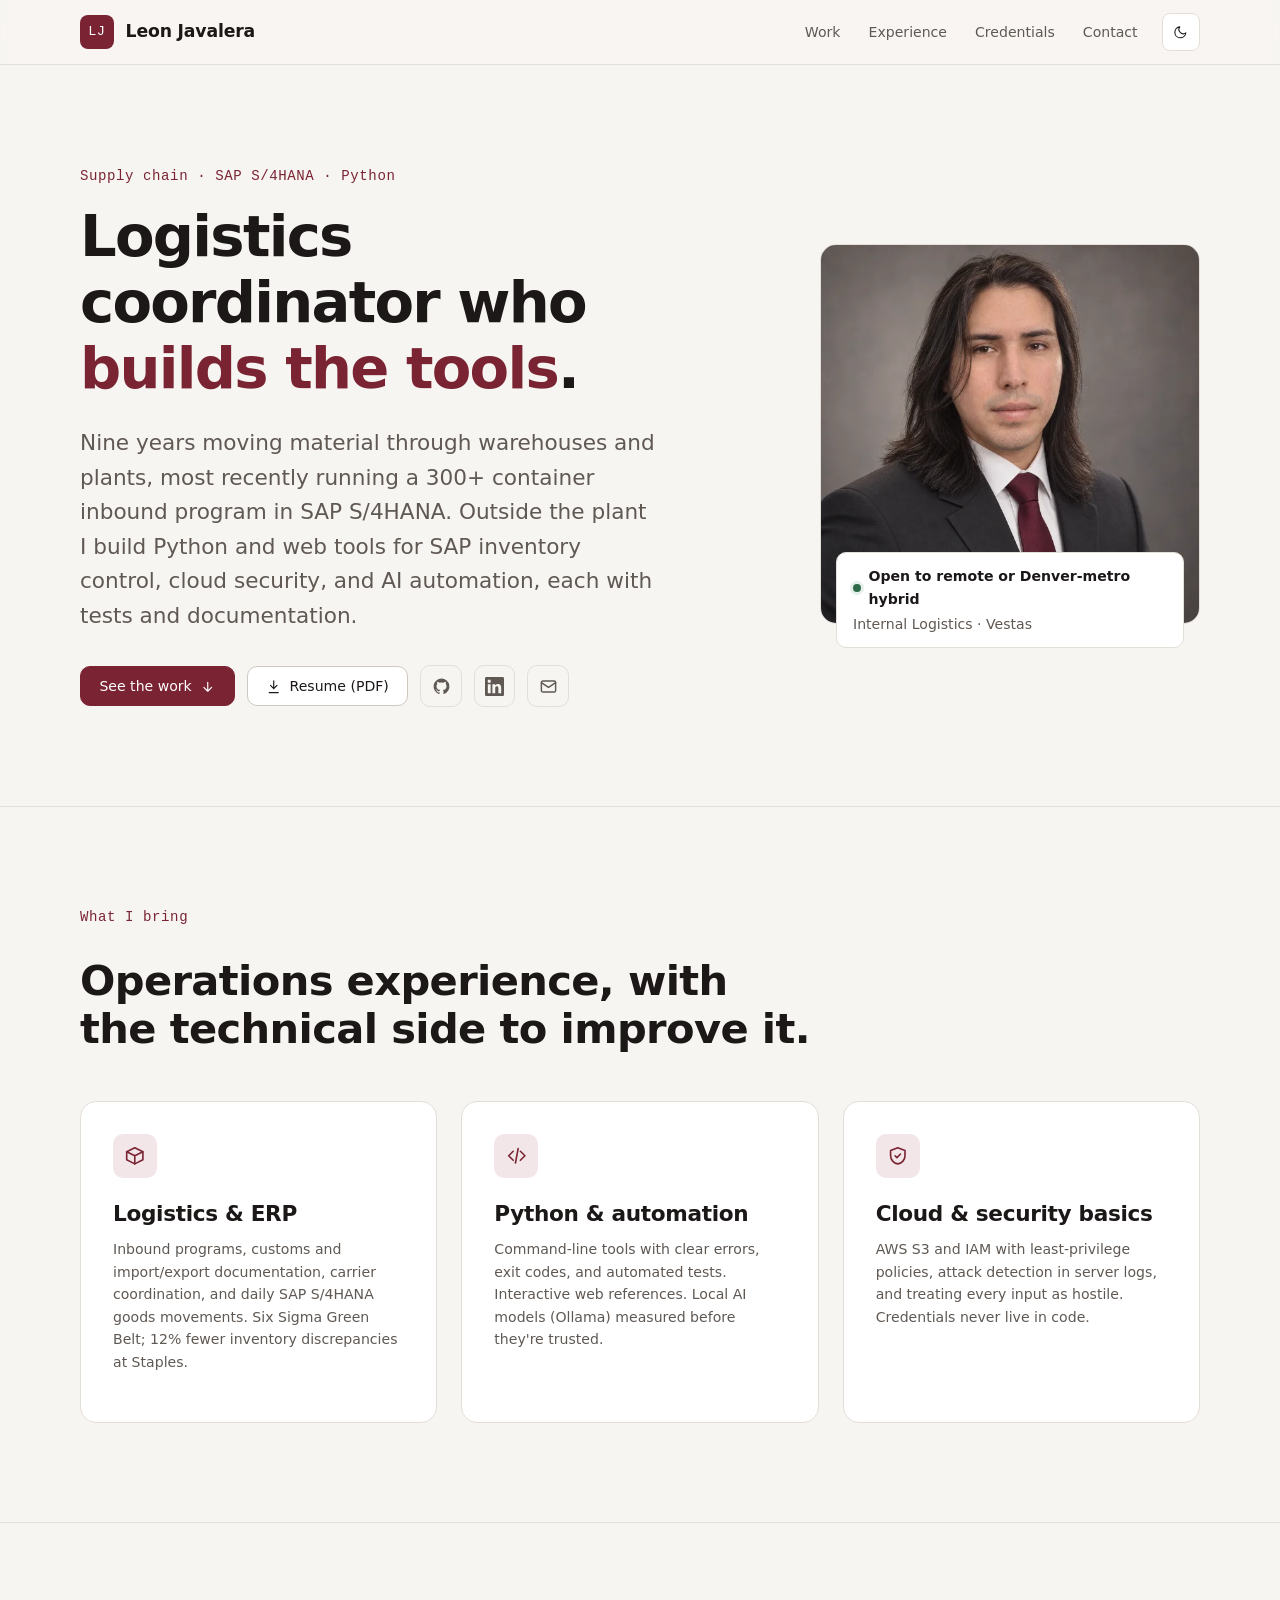
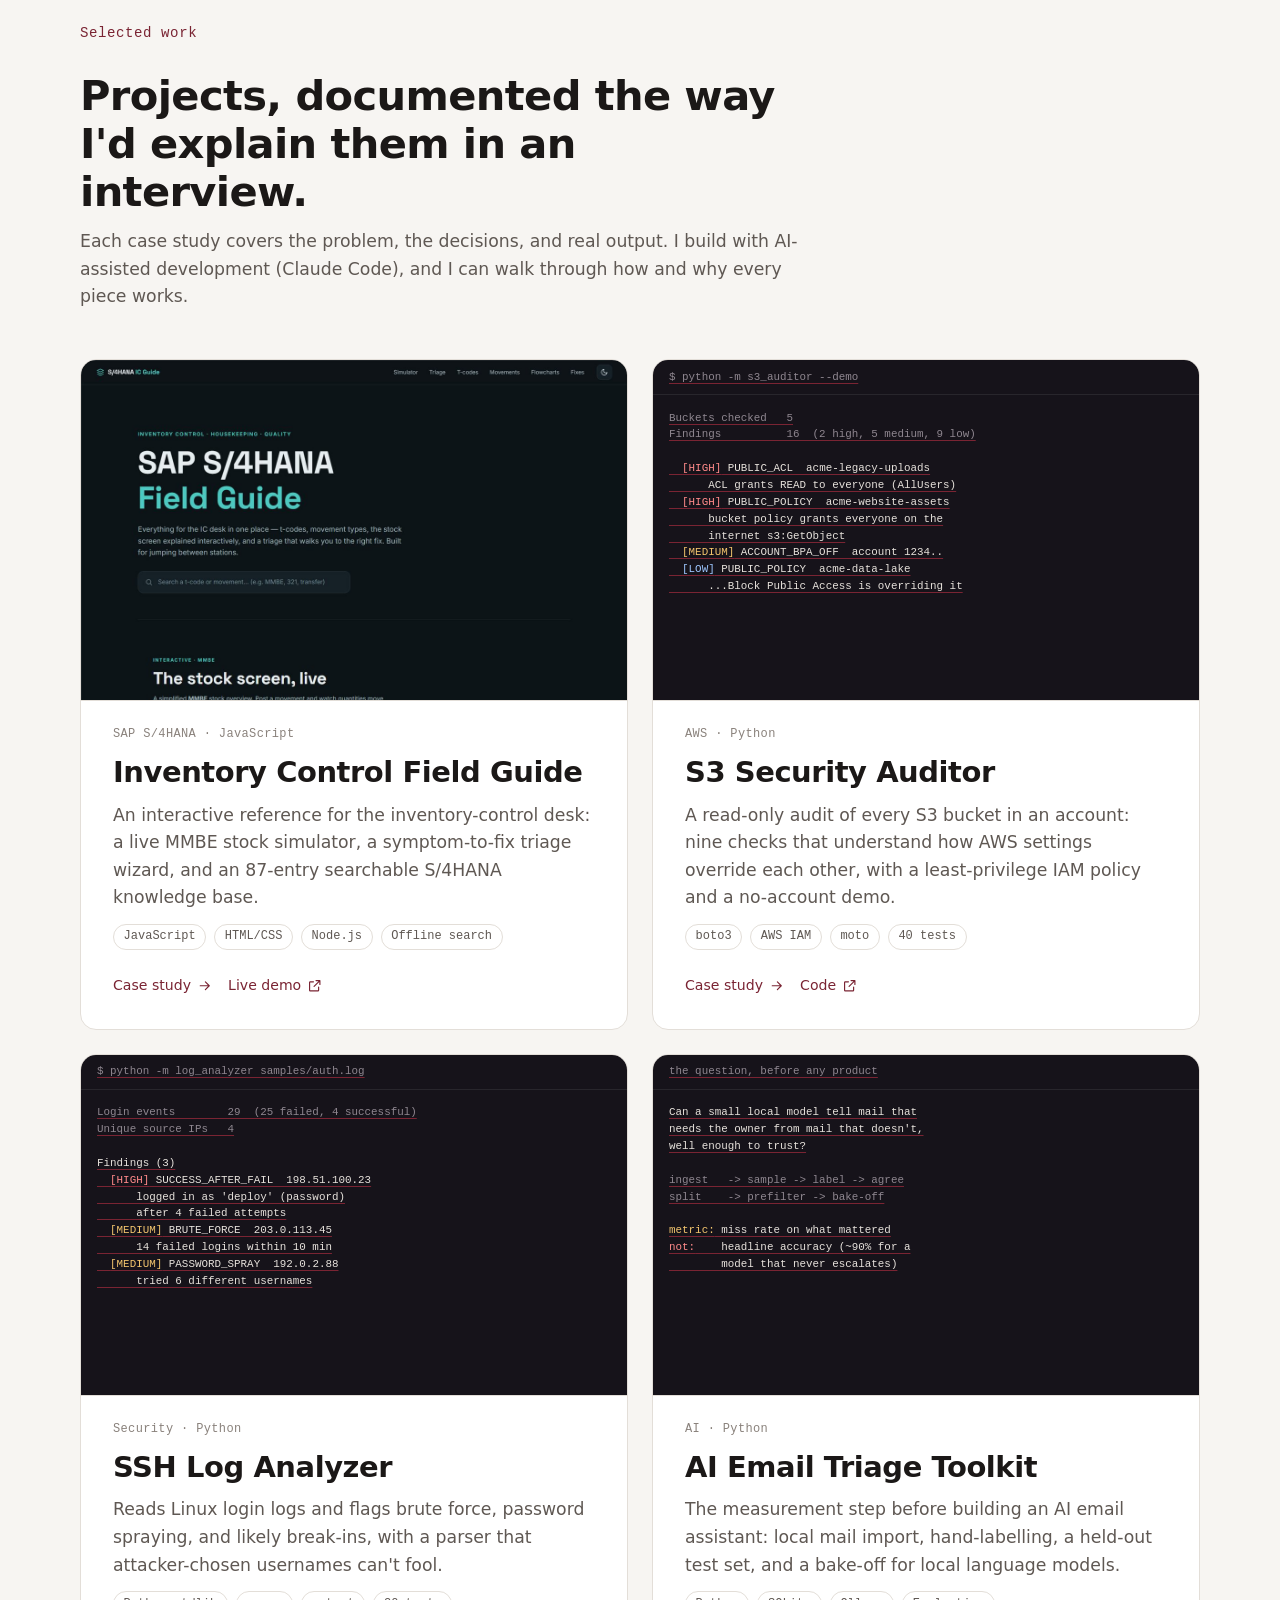
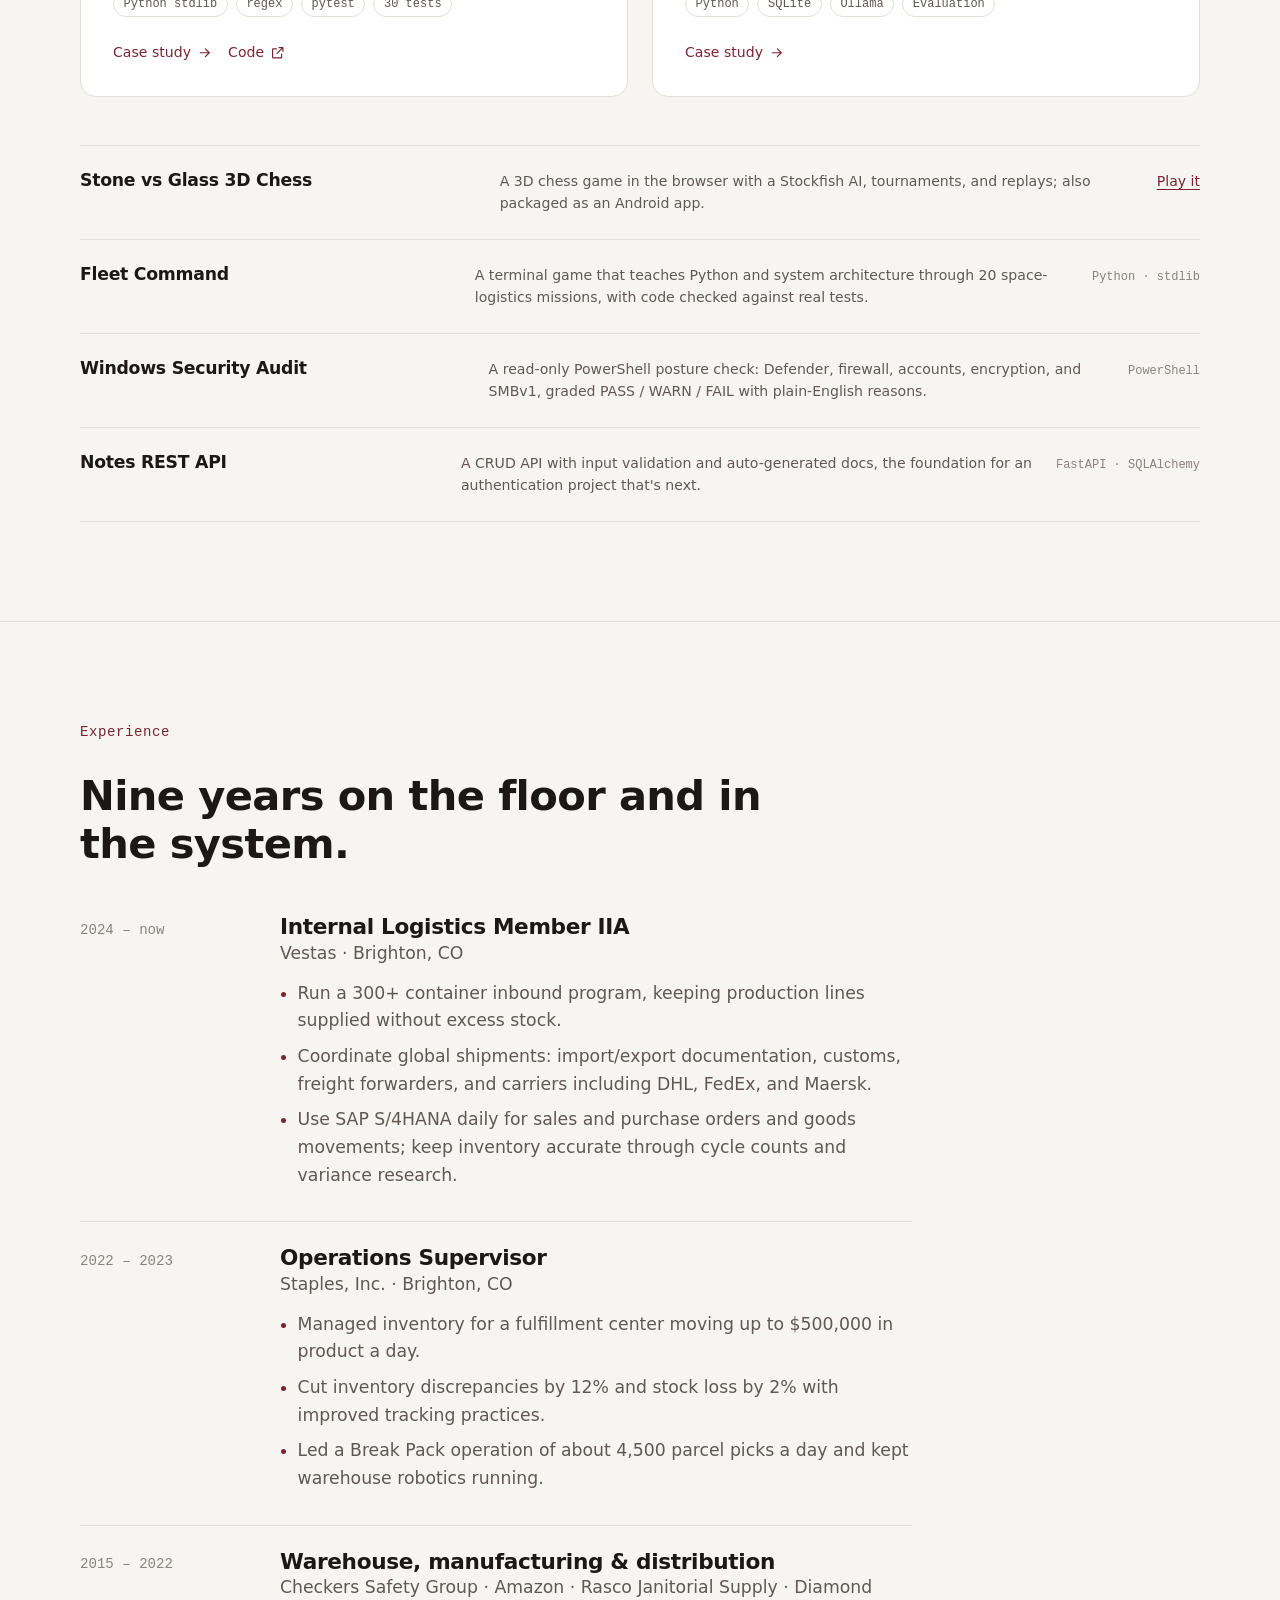
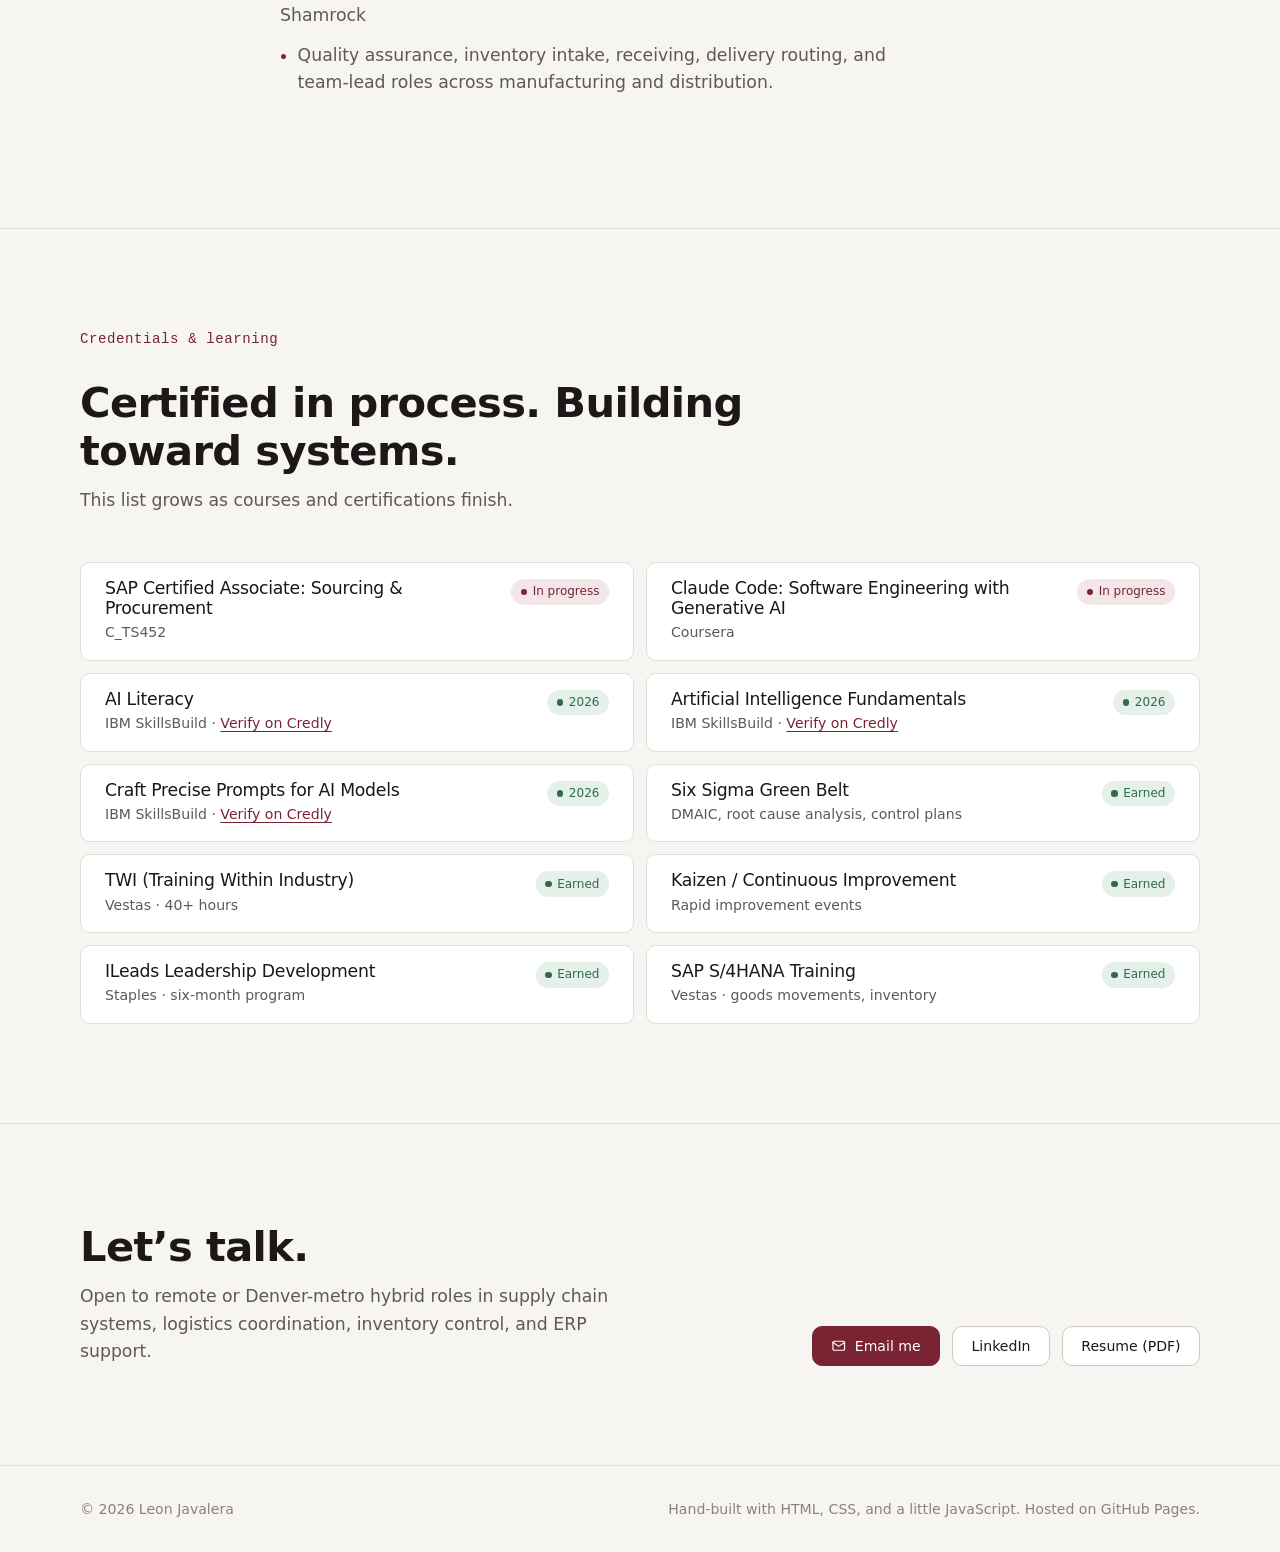
==== commit db13d7b2: "Add IBM AI Literacy and AI Fundamentals certifications Both issued by IBM SkillsBuild in October 202" ====
--- a/index.html
+++ b/index.html
@@ -318,6 +318,14 @@
             <span class="pill pill-progress"><span class="pill-dot" aria-hidden="true"></span>In progress</span>
           </div>
           <div class="cred">
+            <div><h3>AI Literacy</h3><p>IBM SkillsBuild &middot; <a href="https://www.credly.com/go/v10CaQQf">Verify on Credly</a></p></div>
+            <span class="pill pill-done"><span class="pill-dot" aria-hidden="true"></span>2026</span>
+          </div>
+          <div class="cred">
+            <div><h3>Artificial Intelligence Fundamentals</h3><p>IBM SkillsBuild &middot; <a href="https://www.credly.com/badges/2a8e38ef-b1f0-4038-98bb-d005e6d1c1eb">Verify on Credly</a></p></div>
+            <span class="pill pill-done"><span class="pill-dot" aria-hidden="true"></span>2026</span>
+          </div>
+          <div class="cred">
             <div><h3>Craft Precise Prompts for AI Models</h3><p>IBM SkillsBuild &middot; <a href="https://www.credly.com/go/2viZcVpi">Verify on Credly</a></p></div>
             <span class="pill pill-done"><span class="pill-dot" aria-hidden="true"></span>2026</span>
           </div>
--- a/css/style.css
+++ b/css/style.css
@@ -0,0 +1,646 @@
+/* ==========================================================================
+   Leon Javalera portfolio: design system
+   One signature accent (burgundy), hairline borders, flat surfaces.
+   Light and dark themes share every token name.
+   ========================================================================== */
+
+:root {
+  --bg: #f7f5f2;
+  --surface: #ffffff;
+  --surface-2: #f0ece7;
+  --text: #1b1817;
+  --muted: #5f5853;
+  --faint: #8a827c;
+  --line: #e3ded8;
+  --line-strong: #cfc8c1;
+  --accent: #7a2433;
+  --accent-hover: #5e1a27;
+  --accent-soft: #f3e6e8;
+  --on-accent: #ffffff;
+  --ok: #2f6b4a;
+  --ok-soft: #e4f0e9;
+  --term-bg: #16131a;
+  --term-text: #e7e2dc;
+  --term-dim: #8f8790;
+  --term-high: #ff8a8a;
+  --term-med: #f2c46d;
+  --term-low: #9ec7ff;
+
+  --font-sans: "IBM Plex Sans", system-ui, -apple-system, "Segoe UI", sans-serif;
+  --font-mono: "IBM Plex Mono", ui-monospace, "Cascadia Code", Consolas, monospace;
+
+  --step--1: clamp(0.82rem, 0.8rem + 0.1vw, 0.88rem);
+  --step-0: clamp(1rem, 0.97rem + 0.15vw, 1.08rem);
+  --step-1: clamp(1.15rem, 1.08rem + 0.35vw, 1.35rem);
+  --step-2: clamp(1.4rem, 1.25rem + 0.7vw, 1.85rem);
+  --step-3: clamp(1.8rem, 1.5rem + 1.4vw, 2.6rem);
+  --step-4: clamp(2.3rem, 1.8rem + 2.4vw, 3.6rem);
+
+  --space-1: 0.25rem;
+  --space-2: 0.5rem;
+  --space-3: 0.75rem;
+  --space-4: 1rem;
+  --space-5: 1.5rem;
+  --space-6: 2rem;
+  --space-7: 3rem;
+  --space-8: clamp(4rem, 3rem + 4vw, 6.5rem);
+
+  --radius: 10px;
+  --radius-lg: 16px;
+  --max: 1120px;
+  --max-prose: 70ch;
+  --ease: cubic-bezier(0.2, 0.7, 0.2, 1);
+
+  color-scheme: light;
+}
+
+@media (prefers-color-scheme: dark) {
+  :root:not([data-theme="light"]) {
+    --bg: #121011;
+    --surface: #1a1718;
+    --surface-2: #221e1f;
+    --text: #ede8e4;
+    --muted: #a69d97;
+    --faint: #7c736e;
+    --line: #2d2829;
+    --line-strong: #3d3637;
+    --accent: #e08b97;
+    --accent-hover: #f0a9b2;
+    --accent-soft: #2c1c1f;
+    --on-accent: #1a1214;
+    --ok: #7fc59c;
+    --ok-soft: #1a2a21;
+    --term-bg: #0c0a0d;
+    color-scheme: dark;
+  }
+}
+
+:root[data-theme="dark"] {
+  --bg: #121011;
+  --surface: #1a1718;
+  --surface-2: #221e1f;
+  --text: #ede8e4;
+  --muted: #a69d97;
+  --faint: #7c736e;
+  --line: #2d2829;
+  --line-strong: #3d3637;
+  --accent: #e08b97;
+  --accent-hover: #f0a9b2;
+  --accent-soft: #2c1c1f;
+  --on-accent: #1a1214;
+  --ok: #7fc59c;
+  --ok-soft: #1a2a21;
+  --term-bg: #0c0a0d;
+  color-scheme: dark;
+}
+
+/* --- base ----------------------------------------------------------------- */
+
+*, *::before, *::after { box-sizing: border-box; }
+
+html { scroll-behavior: smooth; -webkit-text-size-adjust: 100%; }
+
+body {
+  margin: 0;
+  background: var(--bg);
+  color: var(--text);
+  font-family: var(--font-sans);
+  font-size: var(--step-0);
+  line-height: 1.6;
+  -webkit-font-smoothing: antialiased;
+  transition: background-color 0.3s var(--ease), color 0.3s var(--ease);
+}
+
+img { display: block; max-width: 100%; height: auto; }
+
+a { color: var(--accent); text-decoration-thickness: 1px; text-underline-offset: 3px; }
+a:hover { color: var(--accent-hover); }
+
+h1, h2, h3, h4 { line-height: 1.15; letter-spacing: -0.015em; margin: 0; font-weight: 600; }
+
+p { margin: 0 0 var(--space-4); }
+
+:focus-visible { outline: 2px solid var(--accent); outline-offset: 3px; border-radius: 4px; }
+
+.skip-link {
+  position: absolute;
+  left: var(--space-4);
+  top: -3rem;
+  background: var(--accent);
+  color: var(--on-accent);
+  padding: var(--space-2) var(--space-4);
+  border-radius: var(--radius);
+  z-index: 100;
+}
+.skip-link:focus { top: var(--space-4); }
+
+.container { width: min(100% - 2rem, var(--max)); margin-inline: auto; }
+
+.icon { width: 1.1em; height: 1.1em; flex: none; }
+
+/* --- header ----------------------------------------------------------------- */
+
+.site-header {
+  position: sticky;
+  top: 0;
+  z-index: 50;
+  background: color-mix(in srgb, var(--bg) 88%, transparent);
+  backdrop-filter: saturate(140%) blur(10px);
+  border-bottom: 1px solid var(--line);
+}
+
+.site-header .container {
+  display: flex;
+  align-items: center;
+  justify-content: space-between;
+  gap: var(--space-4);
+  height: 4rem;
+}
+
+.brand {
+  display: inline-flex;
+  align-items: center;
+  gap: var(--space-3);
+  color: var(--text);
+  text-decoration: none;
+  font-weight: 600;
+  letter-spacing: -0.01em;
+}
+.brand:hover { color: var(--text); }
+
+.monogram {
+  display: grid;
+  place-items: center;
+  width: 2.1rem;
+  height: 2.1rem;
+  border-radius: 8px;
+  background: var(--accent);
+  color: var(--on-accent);
+  font-family: var(--font-mono);
+  font-size: 0.85rem;
+  font-weight: 500;
+  letter-spacing: 0.02em;
+}
+
+.nav { display: flex; align-items: center; gap: var(--space-1); }
+
+.nav a {
+  color: var(--muted);
+  text-decoration: none;
+  font-size: var(--step--1);
+  padding: var(--space-2) var(--space-3);
+  border-radius: 8px;
+  transition: color 0.2s, background-color 0.2s;
+}
+.nav a:hover { color: var(--text); background: var(--surface-2); }
+
+.theme-toggle {
+  display: grid;
+  place-items: center;
+  width: 2.4rem;
+  height: 2.4rem;
+  margin-left: var(--space-2);
+  border: 1px solid var(--line);
+  border-radius: 8px;
+  background: var(--surface);
+  color: var(--text);
+  cursor: pointer;
+  transition: border-color 0.2s, transform 0.2s var(--ease);
+}
+.theme-toggle:hover { border-color: var(--line-strong); }
+.theme-toggle:active { transform: scale(0.94); }
+.theme-toggle .icon-sun { display: none; }
+:root[data-theme="dark"] .theme-toggle .icon-sun { display: block; }
+:root[data-theme="dark"] .theme-toggle .icon-moon { display: none; }
+@media (prefers-color-scheme: dark) {
+  :root:not([data-theme="light"]) .theme-toggle .icon-sun { display: block; }
+  :root:not([data-theme="light"]) .theme-toggle .icon-moon { display: none; }
+}
+
+@media (max-width: 720px) {
+  .nav a:not(.nav-keep) { display: none; }
+}
+
+/* --- buttons and small parts ----------------------------------------------- */
+
+.btn {
+  display: inline-flex;
+  align-items: center;
+  gap: var(--space-2);
+  padding: 0.7rem 1.15rem;
+  border-radius: var(--radius);
+  border: 1px solid var(--line-strong);
+  background: var(--surface);
+  color: var(--text);
+  font: 500 var(--step--1) / 1 var(--font-sans);
+  text-decoration: none;
+  transition: background-color 0.2s, border-color 0.2s, color 0.2s, transform 0.2s var(--ease);
+}
+.btn:hover { border-color: var(--text); color: var(--text); transform: translateY(-1px); }
+
+.btn-primary { background: var(--accent); border-color: var(--accent); color: var(--on-accent); }
+.btn-primary:hover { background: var(--accent-hover); border-color: var(--accent-hover); color: var(--on-accent); }
+
+.icon-link {
+  display: grid;
+  place-items: center;
+  width: 2.6rem;
+  height: 2.6rem;
+  border: 1px solid var(--line);
+  border-radius: var(--radius);
+  color: var(--muted);
+  transition: color 0.2s, border-color 0.2s;
+}
+.icon-link:hover { color: var(--text); border-color: var(--line-strong); }
+
+.eyebrow {
+  display: inline-block;
+  font-family: var(--font-mono);
+  font-size: var(--step--1);
+  color: var(--accent);
+  letter-spacing: 0.04em;
+  margin-bottom: var(--space-4);
+}
+
+.tags { display: flex; flex-wrap: wrap; gap: var(--space-2); padding: 0; margin: 0; list-style: none; }
+.tags li {
+  font-family: var(--font-mono);
+  font-size: 0.75rem;
+  color: var(--muted);
+  border: 1px solid var(--line);
+  border-radius: 999px;
+  padding: 0.15rem 0.6rem;
+}
+
+.pill {
+  display: inline-flex;
+  align-items: center;
+  gap: 0.35rem;
+  font-size: 0.75rem;
+  font-weight: 500;
+  padding: 0.2rem 0.6rem;
+  border-radius: 999px;
+  white-space: nowrap;
+}
+.pill-progress { background: var(--accent-soft); color: var(--accent); }
+.pill-done { background: var(--ok-soft); color: var(--ok); }
+.pill-dot { width: 0.4rem; height: 0.4rem; border-radius: 50%; background: currentColor; }
+
+/* --- sections --------------------------------------------------------------- */
+
+.section { padding-block: var(--space-8); border-top: 1px solid var(--line); }
+
+.section-head { display: grid; gap: var(--space-3); margin-bottom: var(--space-7); max-width: 46rem; }
+.section-head h2 { font-size: var(--step-3); }
+.section-head p { color: var(--muted); margin: 0; }
+
+/* --- hero ------------------------------------------------------------------- */
+
+.hero { padding-block: clamp(3rem, 2rem + 5vw, 6rem) var(--space-8); }
+
+.hero-grid {
+  display: grid;
+  grid-template-columns: minmax(0, 1.35fr) minmax(0, 0.85fr);
+  gap: clamp(2rem, 1rem + 4vw, 5rem);
+  align-items: center;
+}
+
+.hero h1 { font-size: var(--step-4); letter-spacing: -0.03em; margin-bottom: var(--space-5); }
+.hero h1 em { font-style: normal; color: var(--accent); }
+
+.hero-lede { font-size: var(--step-1); color: var(--muted); max-width: 36rem; margin-bottom: var(--space-6); }
+
+.hero-actions { display: flex; flex-wrap: wrap; align-items: center; gap: var(--space-3); }
+
+.portrait {
+  position: relative;
+  margin: 0;
+  justify-self: end;
+  width: min(100%, 380px);
+}
+.portrait img {
+  aspect-ratio: 1;
+  object-fit: cover;
+  border-radius: var(--radius-lg);
+  border: 1px solid var(--line);
+}
+.portrait figcaption {
+  position: absolute;
+  left: var(--space-4);
+  right: var(--space-4);
+  bottom: calc(-1 * var(--space-5));
+  display: grid;
+  gap: 0.15rem;
+  padding: var(--space-3) var(--space-4);
+  background: var(--surface);
+  border: 1px solid var(--line);
+  border-radius: var(--radius);
+  font-size: var(--step--1);
+}
+.portrait figcaption strong { font-weight: 600; }
+.portrait figcaption span { color: var(--muted); }
+.status { display: inline-flex; align-items: center; gap: var(--space-2); }
+.status-dot { width: 0.5rem; height: 0.5rem; border-radius: 50%; background: var(--ok); box-shadow: 0 0 0 3px var(--ok-soft); }
+
+@media (max-width: 820px) {
+  .hero-grid { grid-template-columns: minmax(0, 1fr); }
+  .portrait { justify-self: start; order: -1; width: min(100%, 300px); margin-bottom: var(--space-6); }
+}
+
+/* --- capability columns ------------------------------------------------------ */
+
+.capabilities { display: grid; grid-template-columns: repeat(3, minmax(0, 1fr)); gap: var(--space-5); }
+
+.capability {
+  padding: var(--space-6);
+  background: var(--surface);
+  border: 1px solid var(--line);
+  border-radius: var(--radius-lg);
+}
+.capability .cap-icon {
+  display: grid;
+  place-items: center;
+  width: 2.75rem;
+  height: 2.75rem;
+  border-radius: var(--radius);
+  background: var(--accent-soft);
+  color: var(--accent);
+  margin-bottom: var(--space-5);
+}
+.capability .cap-icon .icon { width: 1.35rem; height: 1.35rem; }
+.capability h3 { font-size: var(--step-1); margin-bottom: var(--space-3); }
+.capability p { color: var(--muted); font-size: var(--step--1); }
+
+@media (max-width: 900px) { .capabilities { grid-template-columns: minmax(0, 1fr); } }
+
+/* --- project cards ------------------------------------------------------------- */
+
+.projects { display: grid; grid-template-columns: repeat(2, minmax(0, 1fr)); gap: var(--space-5); }
+
+.project-card {
+  display: flex;
+  flex-direction: column;
+  background: var(--surface);
+  border: 1px solid var(--line);
+  border-radius: var(--radius-lg);
+  overflow: hidden;
+  transition: border-color 0.25s, transform 0.25s var(--ease);
+}
+.project-card:hover { border-color: var(--line-strong); transform: translateY(-3px); }
+
+.project-media {
+  aspect-ratio: 16 / 10;
+  border-bottom: 1px solid var(--line);
+  background: var(--surface-2);
+  overflow: hidden;
+}
+.project-media img { width: 100%; height: 100%; object-fit: cover; object-position: top left; transition: transform 0.6s var(--ease); }
+.project-card:hover .project-media img { transform: scale(1.025); }
+
+.project-media .terminal { height: 100%; margin: 0; border: 0; border-radius: 0; font-size: 0.68rem; }
+
+.project-body { display: flex; flex-direction: column; gap: var(--space-3); padding: var(--space-5) var(--space-6) var(--space-6); flex: 1; }
+.project-kicker { font-family: var(--font-mono); font-size: 0.75rem; color: var(--faint); letter-spacing: 0.03em; }
+.project-body h3 { font-size: var(--step-2); }
+.project-body p { color: var(--muted); margin: 0; }
+.project-links { display: flex; flex-wrap: wrap; gap: var(--space-4); margin-top: auto; padding-top: var(--space-3); }
+.project-links a { display: inline-flex; align-items: center; gap: 0.35rem; font-weight: 500; font-size: var(--step--1); text-decoration: none; }
+.project-links a:hover { text-decoration: underline; }
+
+@media (max-width: 860px) { .projects { grid-template-columns: minmax(0, 1fr); } }
+
+/* --- compact list (other projects) -------------------------------------------- */
+
+.list { border-top: 1px solid var(--line); margin-top: var(--space-7); }
+.list-row {
+  display: grid;
+  grid-template-columns: minmax(0, 1fr) minmax(0, 1.6fr) auto;
+  gap: var(--space-5);
+  align-items: baseline;
+  padding-block: var(--space-5);
+  border-bottom: 1px solid var(--line);
+}
+.list-row h3 { font-size: var(--step-0); }
+.list-row p { margin: 0; color: var(--muted); font-size: var(--step--1); }
+.list-row .meta { font-family: var(--font-mono); font-size: 0.75rem; color: var(--faint); text-align: right; }
+.list-row .meta a { font-family: var(--font-sans); font-size: var(--step--1); font-weight: 500; }
+
+@media (max-width: 760px) {
+  .list-row { grid-template-columns: minmax(0, 1fr); gap: var(--space-2); }
+  .list-row .meta { text-align: left; }
+}
+
+/* --- experience timeline ----------------------------------------------------- */
+
+.timeline { display: grid; gap: var(--space-5); max-width: 52rem; }
+
+.role {
+  display: grid;
+  grid-template-columns: 11rem minmax(0, 1fr);
+  gap: var(--space-5);
+  padding-bottom: var(--space-5);
+  border-bottom: 1px solid var(--line);
+}
+.role:last-child { border-bottom: 0; }
+.role .when { font-family: var(--font-mono); font-size: var(--step--1); color: var(--faint); padding-top: 0.2rem; }
+.role h3 { font-size: var(--step-1); }
+.role .where { color: var(--muted); margin-bottom: var(--space-3); }
+.role ul { margin: 0; padding-left: 1.1rem; color: var(--muted); }
+.role li { margin-bottom: var(--space-2); }
+.role li::marker { color: var(--accent); }
+
+@media (max-width: 640px) { .role { grid-template-columns: minmax(0, 1fr); gap: var(--space-2); } }
+
+/* --- credentials ------------------------------------------------------------- */
+
+.creds { display: grid; grid-template-columns: repeat(2, minmax(0, 1fr)); gap: var(--space-3); }
+.cred {
+  display: flex;
+  justify-content: space-between;
+  align-items: flex-start;
+  gap: var(--space-4);
+  padding: var(--space-4) var(--space-5);
+  background: var(--surface);
+  border: 1px solid var(--line);
+  border-radius: var(--radius);
+}
+.cred h3 { font-size: var(--step-0); font-weight: 500; }
+.cred p { margin: 0.15rem 0 0; color: var(--muted); font-size: var(--step--1); }
+
+@media (max-width: 760px) { .creds { grid-template-columns: minmax(0, 1fr); } }
+
+/* --- contact + footer -------------------------------------------------------- */
+
+.contact {
+  display: grid;
+  grid-template-columns: minmax(0, 1.2fr) auto;
+  gap: var(--space-6);
+  align-items: end;
+}
+.contact h2 { font-size: var(--step-3); margin-bottom: var(--space-3); }
+.contact p { color: var(--muted); margin: 0; max-width: 34rem; }
+.contact-actions { display: flex; flex-wrap: wrap; gap: var(--space-3); }
+
+@media (max-width: 760px) { .contact { grid-template-columns: minmax(0, 1fr); } }
+
+.site-footer {
+  border-top: 1px solid var(--line);
+  padding-block: var(--space-6);
+  color: var(--faint);
+  font-size: var(--step--1);
+}
+.site-footer .container { display: flex; flex-wrap: wrap; justify-content: space-between; gap: var(--space-3); }
+.site-footer p { margin: 0; }
+
+/* --- terminal output (real captured runs) ------------------------------------ */
+
+.terminal {
+  margin: 0;
+  background: var(--term-bg);
+  color: var(--term-text);
+  border: 1px solid var(--line);
+  border-radius: var(--radius);
+  font: 400 0.8rem / 1.55 var(--font-mono);
+  overflow: auto;
+}
+.terminal .term-bar {
+  display: block;
+  padding: 0.55rem 1rem;
+  border-bottom: 1px solid rgba(255, 255, 255, 0.08);
+  color: var(--term-dim);
+}
+.terminal code { display: block; padding: 0.9rem 1rem 1rem; white-space: pre; font: inherit; }
+.terminal .t-dim { color: var(--term-dim); }
+.terminal .t-high { color: var(--term-high); font-weight: 500; }
+.terminal .t-med { color: var(--term-med); font-weight: 500; }
+.terminal .t-low { color: var(--term-low); }
+
+/* --- case study pages --------------------------------------------------------- */
+
+.case-hero { padding-block: clamp(2.5rem, 2rem + 3vw, 4.5rem) var(--space-7); }
+
+.back-link {
+  display: flex;
+  width: fit-content;
+  align-items: center;
+  gap: var(--space-2);
+  color: var(--muted);
+  text-decoration: none;
+  font-size: var(--step--1);
+  margin-bottom: var(--space-6);
+}
+.back-link:hover { color: var(--text); }
+.back-link .icon { transform: rotate(180deg); transition: transform 0.2s var(--ease); }
+.back-link:hover .icon { transform: rotate(180deg) translateX(3px); }
+
+.case-hero h1 { font-size: var(--step-4); letter-spacing: -0.03em; margin-bottom: var(--space-5); max-width: 20ch; }
+.case-hero .lede { font-size: var(--step-1); color: var(--muted); max-width: 44rem; }
+
+.facts {
+  display: grid;
+  grid-template-columns: repeat(4, minmax(0, 1fr));
+  gap: 0;
+  margin: var(--space-7) 0 0;
+  border: 1px solid var(--line);
+  border-radius: var(--radius-lg);
+  background: var(--surface);
+}
+.facts div { padding: var(--space-4) var(--space-5); border-left: 1px solid var(--line); }
+.facts div:first-child { border-left: 0; }
+.facts dt { font-family: var(--font-mono); font-size: 0.72rem; color: var(--faint); letter-spacing: 0.04em; text-transform: uppercase; margin-bottom: var(--space-1); }
+.facts dd { margin: 0; font-size: var(--step--1); }
+
+@media (max-width: 760px) {
+  .facts { grid-template-columns: repeat(2, minmax(0, 1fr)); }
+  .facts div:nth-child(3) { border-left: 0; }
+  .facts div:nth-child(n + 3) { border-top: 1px solid var(--line); }
+}
+
+.case-actions { display: flex; flex-wrap: wrap; gap: var(--space-3); margin-top: var(--space-6); }
+
+.case-body { display: grid; grid-template-columns: 13rem minmax(0, 1fr); gap: var(--space-7); padding-bottom: var(--space-8); }
+
+.toc { position: sticky; top: 5.5rem; align-self: start; display: grid; gap: var(--space-1); font-size: var(--step--1); }
+.toc a { color: var(--muted); text-decoration: none; padding: 0.3rem 0 0.3rem var(--space-3); border-left: 2px solid var(--line); transition: color 0.2s, border-color 0.2s; }
+.toc a:hover, .toc a.is-active { color: var(--text); border-left-color: var(--accent); }
+
+.prose { max-width: var(--max-prose); }
+.prose section { padding-top: var(--space-7); }
+.prose section:first-child { padding-top: 0; }
+.prose h2 { font-size: var(--step-2); margin-bottom: var(--space-4); scroll-margin-top: 5.5rem; }
+.prose h3 { font-size: var(--step-1); margin: var(--space-5) 0 var(--space-2); }
+.prose p, .prose li { color: var(--muted); }
+.prose strong { color: var(--text); font-weight: 600; }
+.prose ul, .prose ol { padding-left: 1.2rem; margin: 0 0 var(--space-4); }
+.prose li { margin-bottom: var(--space-2); }
+.prose li::marker { color: var(--accent); }
+.prose code:not(.terminal code) {
+  font-family: var(--font-mono);
+  font-size: 0.88em;
+  background: var(--surface-2);
+  border: 1px solid var(--line);
+  border-radius: 5px;
+  padding: 0.05rem 0.35rem;
+  color: var(--text);
+}
+.prose figure { margin: var(--space-5) 0; }
+.prose figure img { border: 1px solid var(--line); border-radius: var(--radius); }
+.prose figcaption { color: var(--faint); font-size: var(--step--1); margin-top: var(--space-2); }
+
+.decision { display: grid; gap: var(--space-3); padding: 0; margin: 0 0 var(--space-4); list-style: none; counter-reset: decision; }
+.decision li {
+  counter-increment: decision;
+  position: relative;
+  padding: var(--space-4) var(--space-5) var(--space-4) 3.4rem;
+  background: var(--surface);
+  border: 1px solid var(--line);
+  border-radius: var(--radius);
+  margin: 0;
+}
+.decision li::before {
+  content: counter(decision, decimal-leading-zero);
+  position: absolute;
+  left: var(--space-5);
+  top: var(--space-4);
+  font-family: var(--font-mono);
+  font-size: var(--step--1);
+  color: var(--accent);
+}
+.decision strong { display: block; margin-bottom: 0.15rem; }
+
+.stat-row { display: grid; grid-template-columns: repeat(3, minmax(0, 1fr)); gap: var(--space-3); margin: var(--space-5) 0; }
+.stat { padding: var(--space-4) var(--space-5); background: var(--surface); border: 1px solid var(--line); border-radius: var(--radius); }
+.stat b { display: block; font-size: var(--step-2); font-weight: 600; color: var(--text); letter-spacing: -0.02em; }
+.stat span { color: var(--muted); font-size: var(--step--1); }
+
+.next-case { display: flex; justify-content: space-between; align-items: center; gap: var(--space-4); padding: var(--space-5) var(--space-6); border: 1px solid var(--line); border-radius: var(--radius-lg); background: var(--surface); text-decoration: none; color: var(--text); margin-top: var(--space-7); transition: border-color 0.2s; }
+.next-case:hover { border-color: var(--line-strong); color: var(--text); }
+.next-case small { display: block; color: var(--faint); font-family: var(--font-mono); font-size: 0.72rem; letter-spacing: 0.04em; text-transform: uppercase; }
+.next-case strong { font-size: var(--step-1); font-weight: 600; }
+
+/* minmax(0, ...) lets wide terminal blocks scroll inside their box instead of
+   stretching the whole page sideways on phones. */
+.case-body > * { min-width: 0; }
+
+@media (max-width: 900px) {
+  .case-body { grid-template-columns: minmax(0, 1fr); }
+  .toc { display: none; }
+  .stat-row { grid-template-columns: minmax(0, 1fr); }
+}
+
+/* --- motion ------------------------------------------------------------------------ */
+
+.reveal { opacity: 0; transform: translateY(14px); transition: opacity 0.7s var(--ease), transform 0.7s var(--ease); }
+.reveal.is-visible { opacity: 1; transform: none; }
+.reveal-delay-1 { transition-delay: 0.08s; }
+.reveal-delay-2 { transition-delay: 0.16s; }
+.reveal-delay-3 { transition-delay: 0.24s; }
+
+/* Without JavaScript, or for people who prefer less motion, show everything at once. */
+.no-js .reveal { opacity: 1; transform: none; }
+
+@media (prefers-reduced-motion: reduce) {
+  html { scroll-behavior: auto; }
+  *, *::before, *::after { transition-duration: 0.01ms !important; animation-duration: 0.01ms !important; }
+  .reveal { opacity: 1; transform: none; }
+}
